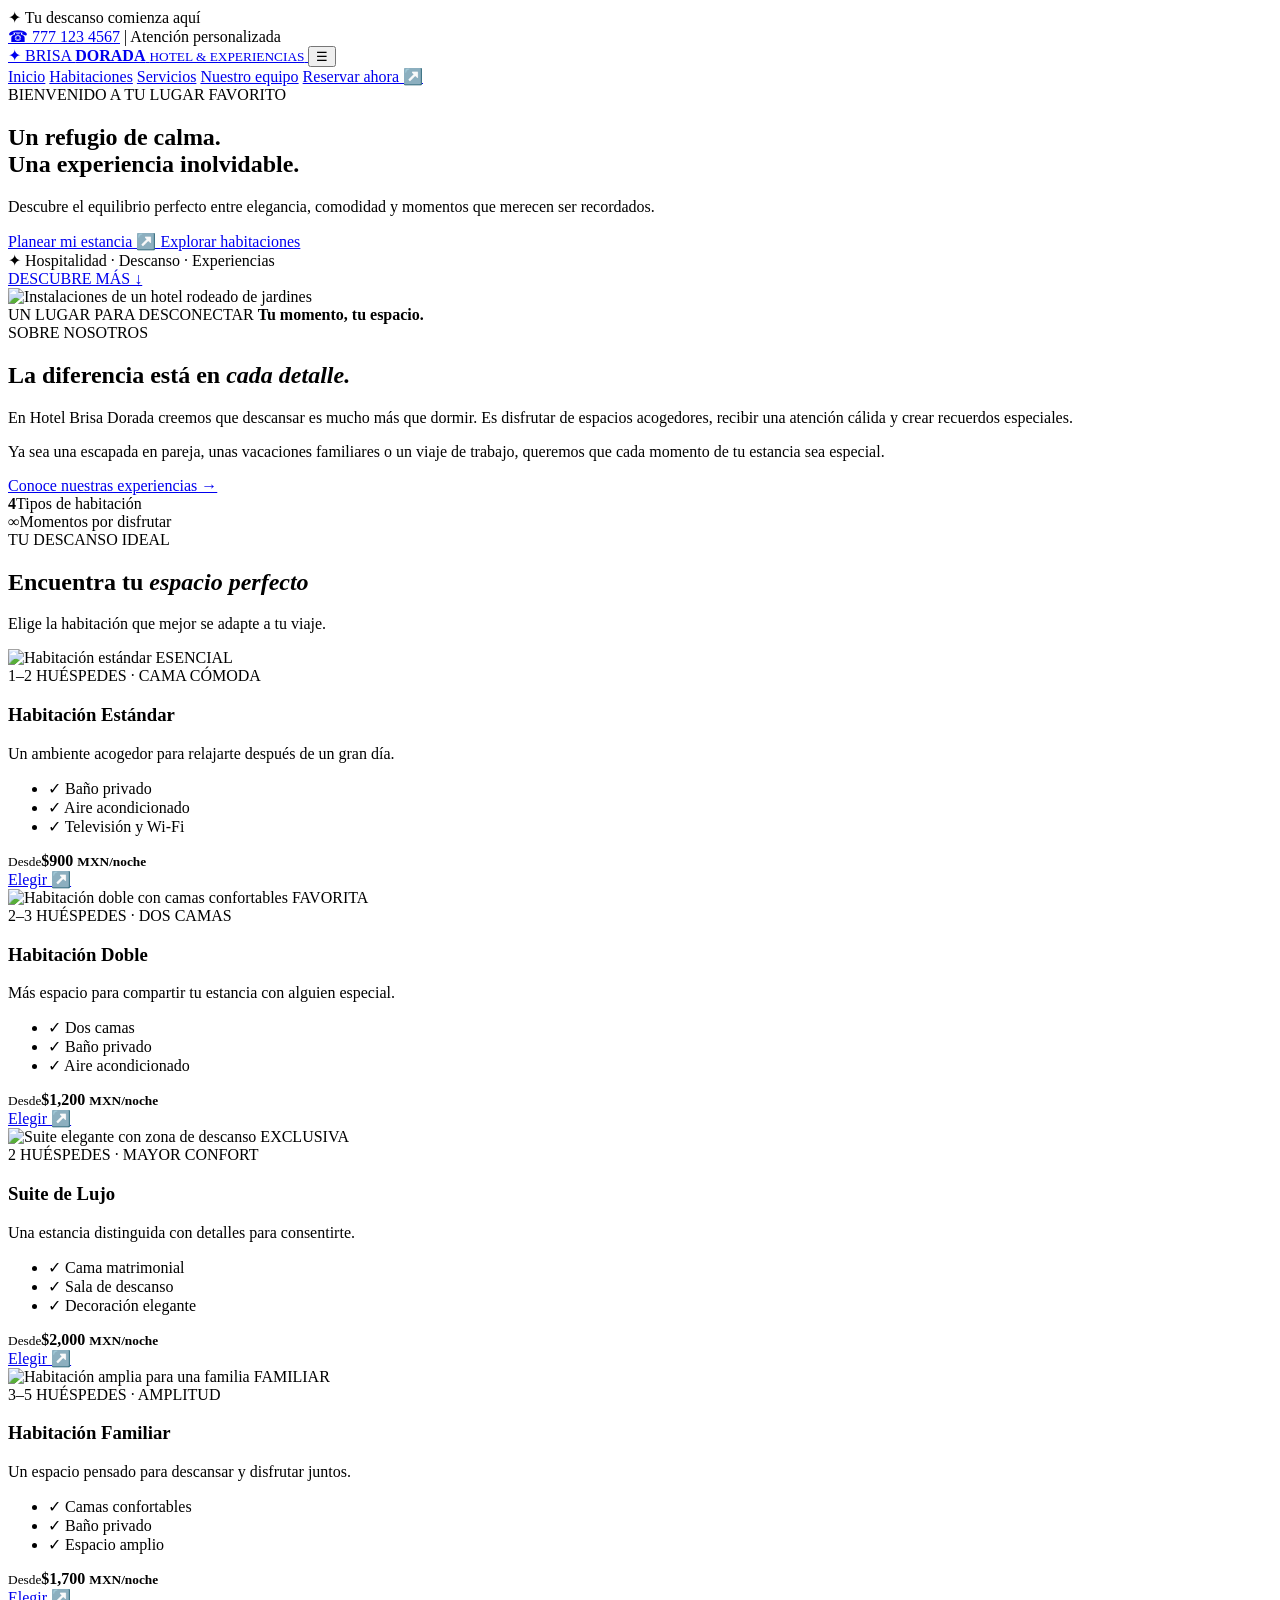
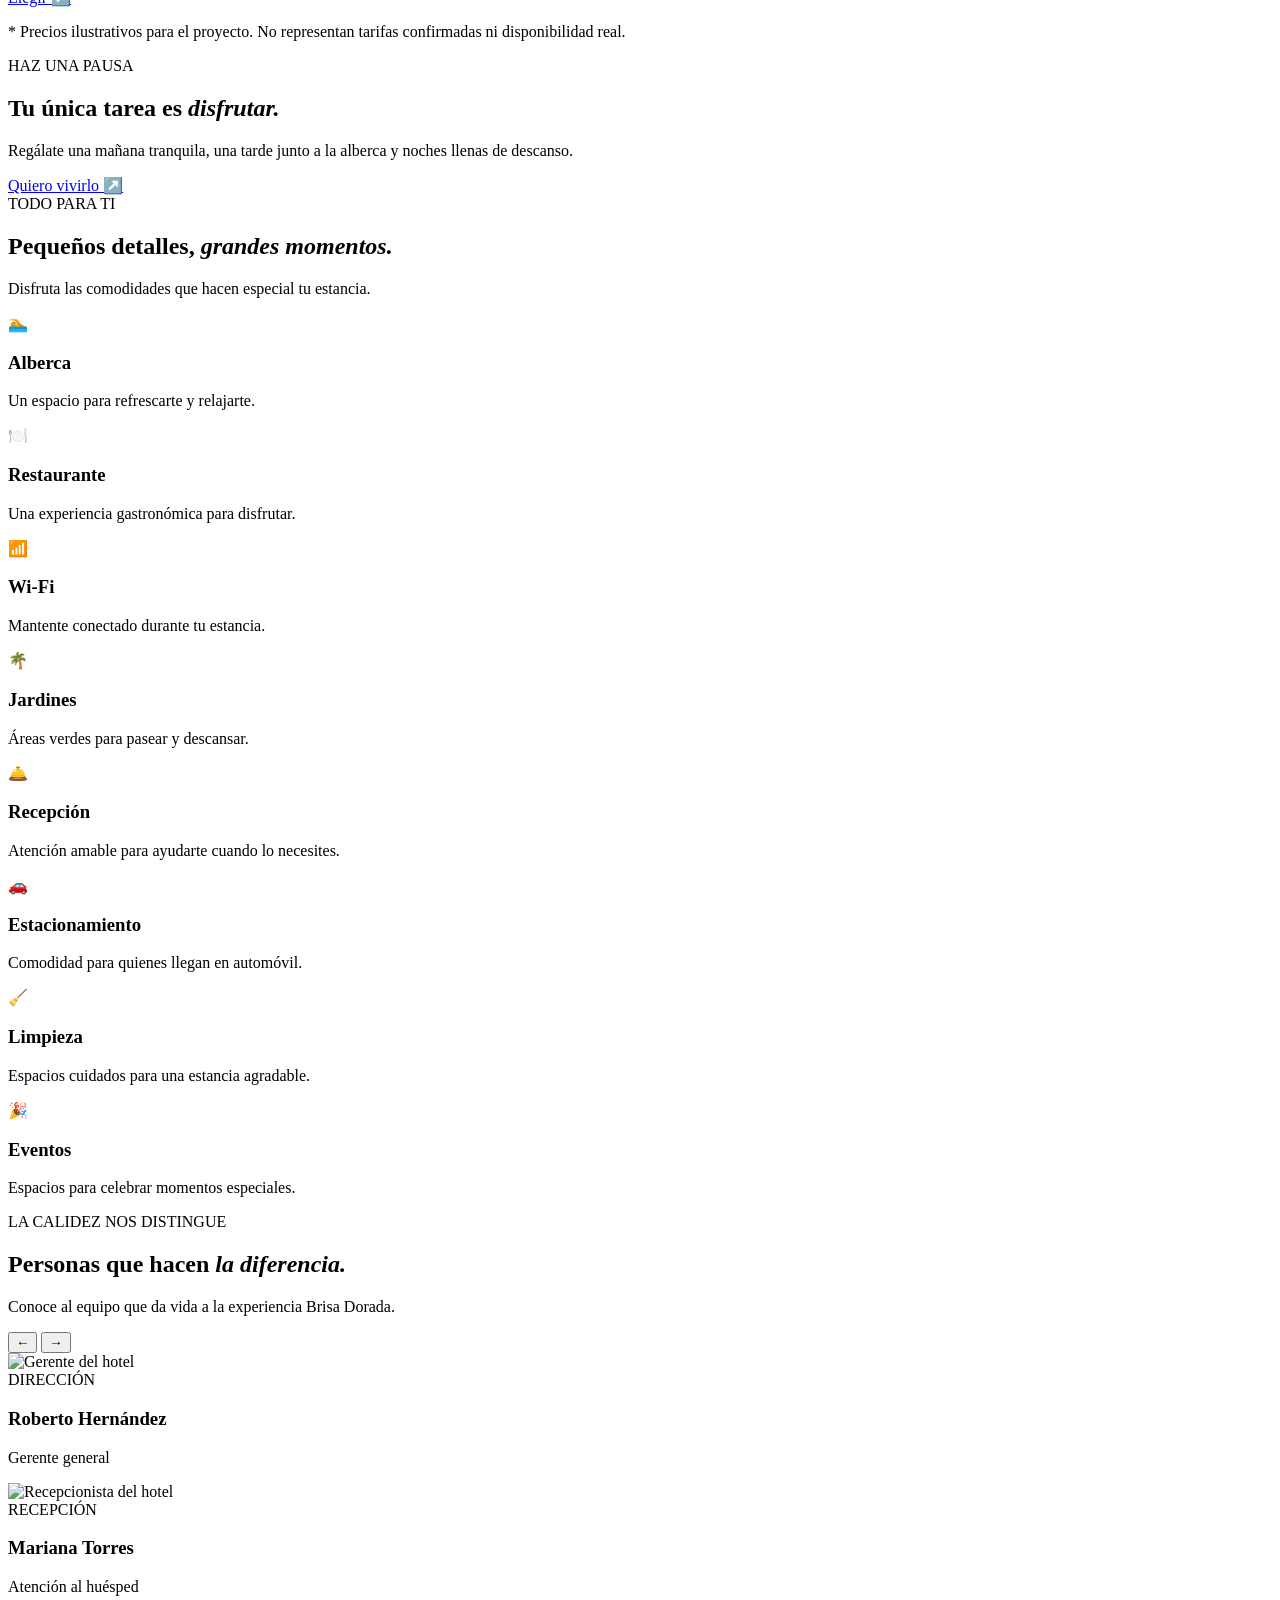
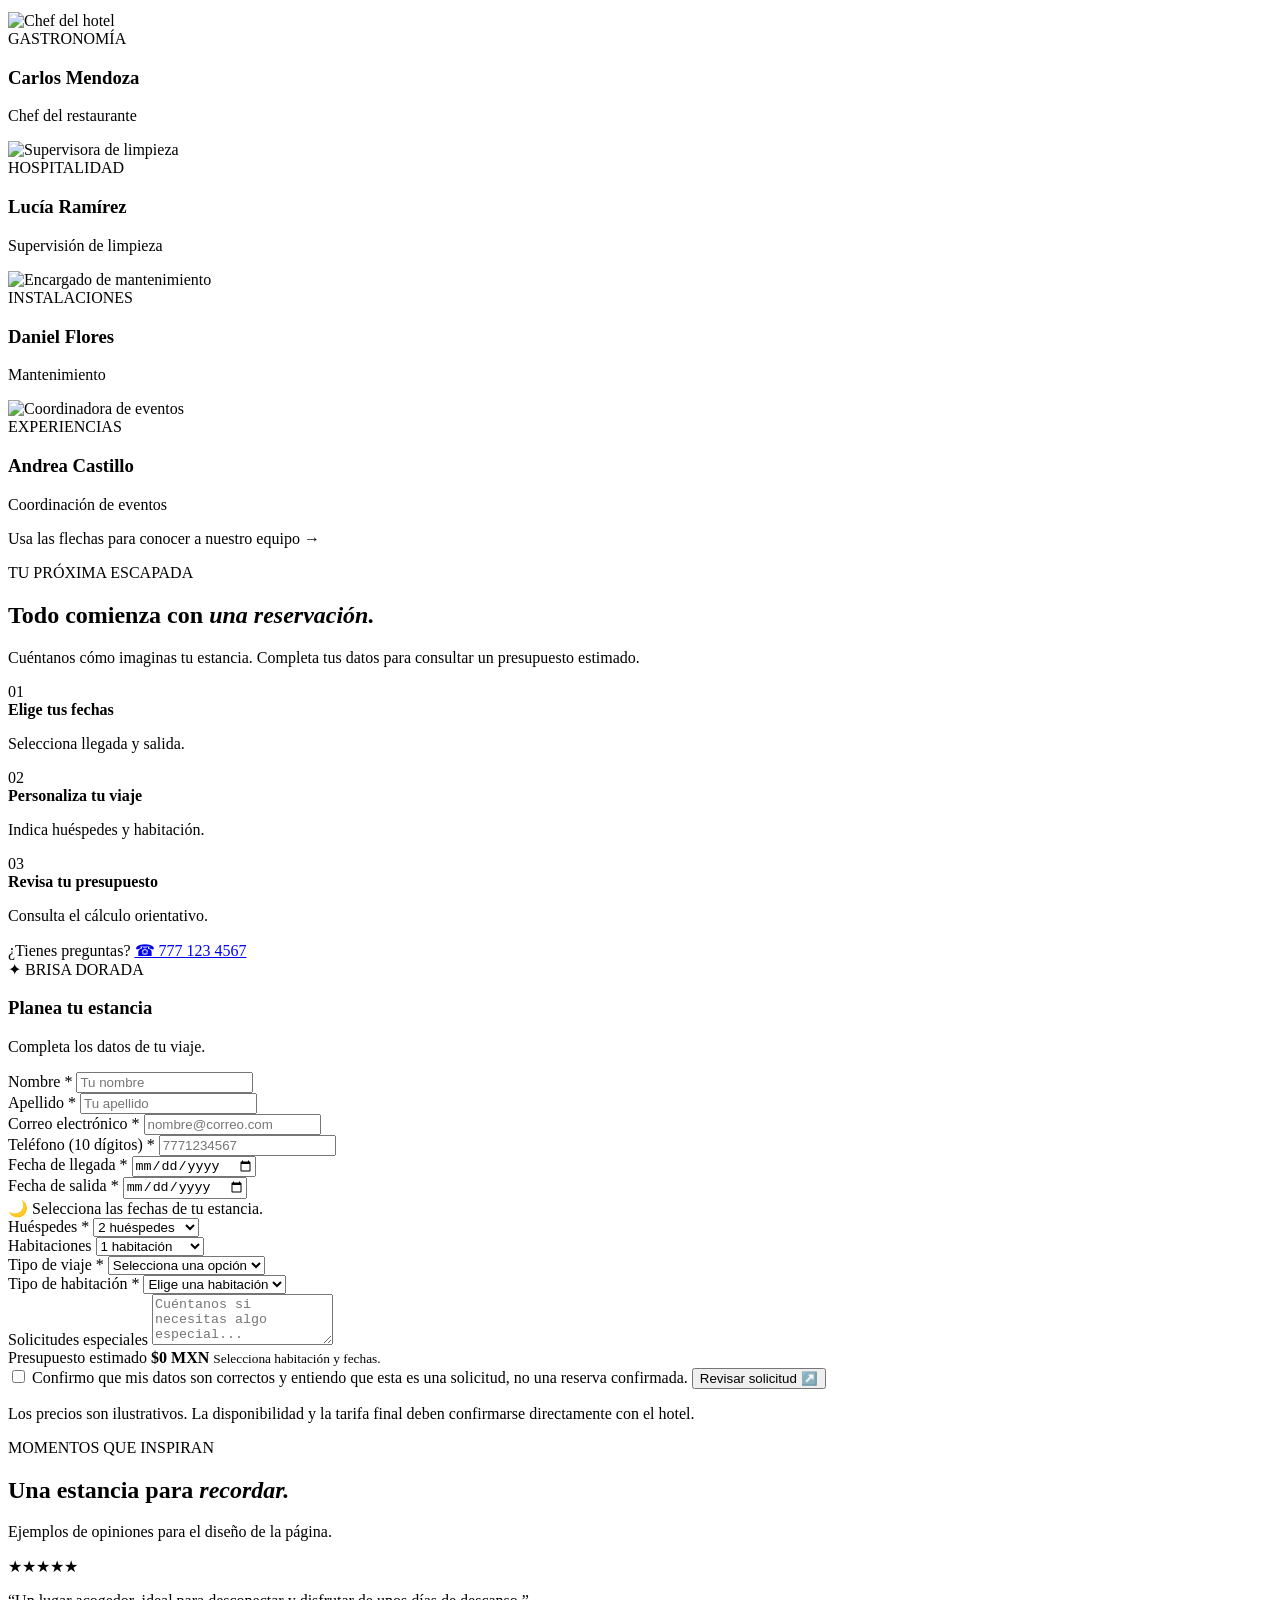
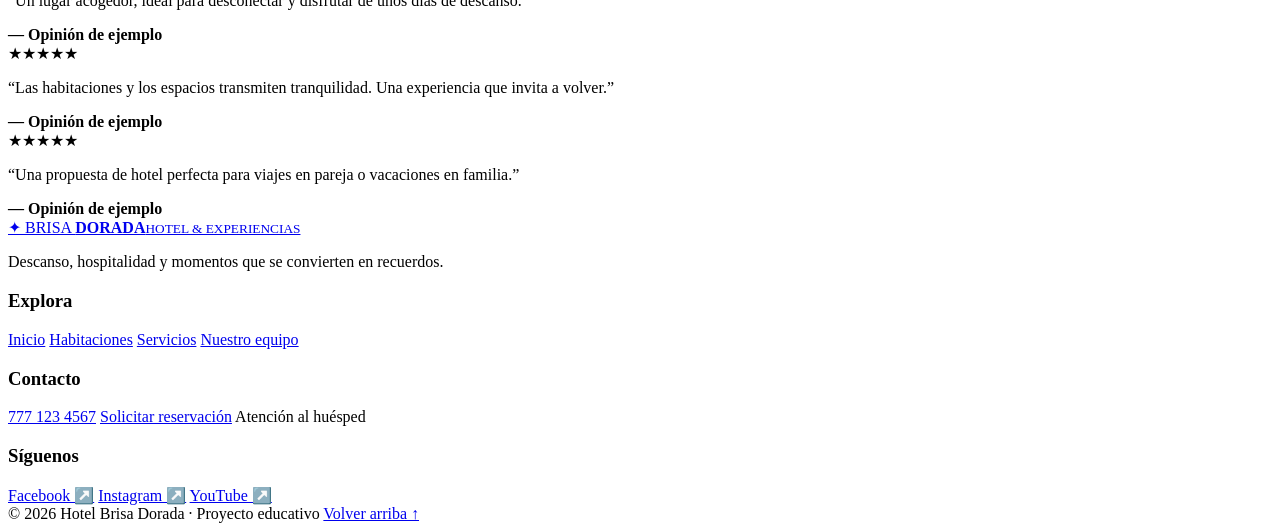
==== index.html @ ad97755d "mi primer sitio" ====
<!--
  ======================================================================
  INSTITUCIÓN: CBTis 166 Pablo Torres Burgos
  ----------------------------------------------------------------------
  * Estudiante: Maldonado Sanchez Aivlis Luciana Nahomi
  * Grupo: 3B PRO VESP  
  * Actividad: Portal Institucional (Con barra superior, collage y formulario)
  ====================================================================== -->
<!DOCTYPE html>
<html lang="es">
<head>
    <meta charset="UTF-8">
    <meta name="viewport" content="width=device-width, initial-scale=1.0">
    <meta name="theme-color" content="#102d3a">
    <meta name="description" content="Descubre Hotel Brisa Dorada, un espacio de descanso, comodidad y elegancia.">
    <title>Hotel Brisa Dorada | Descansa diferente</title>
    <link rel="stylesheet" href="styles.css">
</head>
<body>

    <!-- BARRA SUPERIOR -->
    <div class="top-bar">
        <div class="container top-content">
            <span>✦ Tu descanso comienza aquí</span>
            <div>
                <a href="tel:7771234567">☎ 777 123 4567</a>
                <span> | Atención personalizada</span>
            </div>
        </div>
    </div>

    <!-- NAVEGACIÓN CON MENÚ DE HAMBURGUESA -->
    <header class="site-header">
        <div class="container nav-container">
            <a class="brand" href="#inicio">
                <span class="brand-icon">✦</span>
                <span>BRISA <strong>DORADA</strong>
                    <small>HOTEL & EXPERIENCIAS</small>
                </span>
            </a>

            <!-- BOTÓN MENÚ HAMBURGUESA -->
            <button class="menu-toggle" id="menu-toggle" aria-label="Abrir menú de navegación" aria-controls="nav-links" aria-expanded="false">
                <span class="hamburger-icon">☰</span>
            </button>

            <!-- ENLACES DE NAVEGACIÓN -->
            <nav class="nav-links" id="nav-links">
                <a href="#inicio">Inicio</a>
                <a href="#habitaciones">Habitaciones</a>
                <a href="#servicios">Servicios</a>
                <a href="#personal">Nuestro equipo</a>
                <a href="#reservaciones" class="nav-cta">Reservar ahora ↗️</a>
            </nav>
        </div>
    </header>

    <main>
        <!-- PORTADA -->
        <section class="hero" id="inicio">
            <div class="hero-overlay"></div>
            <div class="container hero-content">
                <span class="eyebrow">BIENVENIDO A TU LUGAR FAVORITO</span>
                <h1>Un refugio de calma.<br>
                    <span>Una experiencia inolvidable.</span>
                </h1>
                <p>
                    Descubre el equilibrio perfecto entre elegancia,
                    comodidad y momentos que merecen ser recordados.
                </p>
                <div class="hero-actions">
                    <a href="#reservaciones" class="btn btn-gold">
                        Planear mi estancia ↗️
                    </a>
                    <a href="#habitaciones" class="btn btn-outline">
                        Explorar habitaciones
                    </a>
                </div>
                <div class="hero-note">
                    ✦ Hospitalidad · Descanso · Experiencias
                </div>
            </div>
            <a href="#habitaciones" class="scroll-cue">DESCUBRE MÁS ↓</a>
        </section>

        <!-- PRESENTACIÓN -->
        <section class="welcome section-padding">
            <div class="container welcome-grid">
                <div class="welcome-image">
                    <img
                        src="https://images.unsplash.com/photo-1571896349842-33c89424de2d?auto=format&fit=crop&w=1000&q=85"
                        alt="Instalaciones de un hotel rodeado de jardines">
                    <div class="image-label">
                        <span>UN LUGAR PARA DESCONECTAR</span>
                        <strong>Tu momento, tu espacio.</strong>
                    </div>
                </div>
                <div class="welcome-text">
                    <span class="eyebrow dark-eyebrow">SOBRE NOSOTROS</span>
                    <h2>La diferencia está en <em>cada detalle.</em></h2>
                    <p>
                        En Hotel Brisa Dorada creemos que descansar es
                        mucho más que dormir. Es disfrutar de espacios
                        acogedores, recibir una atención cálida y crear
                        recuerdos especiales.
                    </p>
                    <p>
                        Ya sea una escapada en pareja, unas vacaciones
                        familiares o un viaje de trabajo, queremos que
                        cada momento de tu estancia sea especial.
                    </p>
                    <a href="#servicios" class="text-link">
                        Conoce nuestras experiencias →
                    </a>
                    <div class="welcome-stats">
                        <div><strong>4</strong><span>Tipos de habitación</span></div>
                        <div><strong>∞</strong><span>Momentos por disfrutar</span></div>
                    </div>
                </div>
            </div>
        </section>

        <!-- HABITACIONES -->
        <section class="rooms section-padding" id="habitaciones">
            <div class="container">
                <div class="section-heading">
                    <span class="eyebrow dark-eyebrow">TU DESCANSO IDEAL</span>
                    <h2>Encuentra tu <em>espacio perfecto</em></h2>
                    <p>Elige la habitación que mejor se adapte a tu viaje.</p>
                </div>

                <div class="rooms-grid">
                    <article class="room-card">
                        <div class="room-image">
                            <img src="https://images.unsplash.com/photo-1611892440504-42a792e24d32?auto=format&fit=crop&w=700&q=85"
                                 alt="Habitación estándar">
                            <span class="room-tag">ESENCIAL</span>
                        </div>
                        <div class="room-content">
                            <div class="room-meta">1–2 HUÉSPEDES · CAMA CÓMODA</div>
                            <h3>Habitación Estándar</h3>
                            <p>Un ambiente acogedor para relajarte después de un gran día.</p>
                            <ul>
                                <li>✓ Baño privado</li>
                                <li>✓ Aire acondicionado</li>
                                <li>✓ Televisión y Wi-Fi</li>
                            </ul>
                            <div class="room-bottom">
                                <div><small>Desde</small><strong>$900 <small>MXN/noche</small></strong></div>
                                <a href="#reservaciones" class="room-link"
                                   data-room="estandar">Elegir ↗️</a>
                            </div>
                        </div>
                    </article>

                    <article class="room-card">
                        <div class="room-image">
                            <img src="https://images.unsplash.com/photo-1590490360182-c33d57733427?auto=format&fit=crop&w=700&q=85"
                                 alt="Habitación doble con camas confortables">
                            <span class="room-tag">FAVORITA</span>
                        </div>
                        <div class="room-content">
                            <div class="room-meta">2–3 HUÉSPEDES · DOS CAMAS</div>
                            <h3>Habitación Doble</h3>
                            <p>Más espacio para compartir tu estancia con alguien especial.</p>
                            <ul>
                                <li>✓ Dos camas</li>
                                <li>✓ Baño privado</li>
                                <li>✓ Aire acondicionado</li>
                            </ul>
                            <div class="room-bottom">
                                <div><small>Desde</small><strong>$1,200 <small>MXN/noche</small></strong></div>
                                <a href="#reservaciones" class="room-link"
                                   data-room="doble">Elegir ↗️</a>
                            </div>
                        </div>
                    </article>

                    <article class="room-card">
                        <div class="room-image">
                            <img src="https://images.unsplash.com/photo-1578683010236-d716f9a3f461?auto=format&fit=crop&w=700&q=85"
                                 alt="Suite elegante con zona de descanso">
                            <span class="room-tag">EXCLUSIVA</span>
                        </div>
                        <div class="room-content">
                            <div class="room-meta">2 HUÉSPEDES · MAYOR CONFORT</div>
                            <h3>Suite de Lujo</h3>
                            <p>Una estancia distinguida con detalles para consentirte.</p>
                            <ul>
                                <li>✓ Cama matrimonial</li>
                                <li>✓ Sala de descanso</li>
                                <li>✓ Decoración elegante</li>
                            </ul>
                            <div class="room-bottom">
                                <div><small>Desde</small><strong>$2,000 <small>MXN/noche</small></strong></div>
                                <a href="#reservaciones" class="room-link"
                                   data-room="suite">Elegir ↗️</a>
                            </div>
                        </div>
                    </article>

                    <article class="room-card">
                        <div class="room-image">
                            <img src="https://images.unsplash.com/photo-1595576508898-0ad5c879a061?auto=format&fit=crop&w=700&q=85"
                                 alt="Habitación amplia para una familia">
                            <span class="room-tag">FAMILIAR</span>
                        </div>
                        <div class="room-content">
                            <div class="room-meta">3–5 HUÉSPEDES · AMPLITUD</div>
                            <h3>Habitación Familiar</h3>
                            <p>Un espacio pensado para descansar y disfrutar juntos.</p>
                            <ul>
                                <li>✓ Camas confortables</li>
                                <li>✓ Baño privado</li>
                                <li>✓ Espacio amplio</li>
                            </ul>
                            <div class="room-bottom">
                                <div><small>Desde</small><strong>$1,700 <small>MXN/noche</small></strong></div>
                                <a href="#reservaciones" class="room-link"
                                   data-room="familiar">Elegir ↗️</a>
                            </div>
                        </div>
                    </article>
                </div>
                <p class="price-disclaimer">
                    * Precios ilustrativos para el proyecto. No representan
                    tarifas confirmadas ni disponibilidad real.
                </p>
            </div>
        </section>

        <!-- EXPERIENCIA DESTACADA -->
        <section class="experience">
            <div class="experience-image"></div>
            <div class="experience-content">
                <span class="eyebrow">HAZ UNA PAUSA</span>
                <h2>Tu única tarea es <em>disfrutar.</em></h2>
                <p>
                    Regálate una mañana tranquila, una tarde junto a la
                    alberca y noches llenas de descanso.
                </p>
                <a href="#reservaciones" class="btn btn-gold">
                    Quiero vivirlo ↗️
                </a>
            </div>
        </section>

        <!-- SERVICIOS -->
        <section class="services section-padding" id="servicios">
            <div class="container">
                <div class="section-heading">
                    <span class="eyebrow dark-eyebrow">TODO PARA TI</span>
                    <h2>Pequeños detalles, <em>grandes momentos.</em></h2>
                    <p>Disfruta las comodidades que hacen especial tu estancia.</p>
                </div>

                <div class="services-grid">
                    <article class="service-card">
                        <span>🏊</span><h3>Alberca</h3>
                        <p>Un espacio para refrescarte y relajarte.</p>
                    </article>
                    <article class="service-card">
                        <span>🍽️</span><h3>Restaurante</h3>
                        <p>Una experiencia gastronómica para disfrutar.</p>
                    </article>
                    <article class="service-card">
                        <span>📶</span><h3>Wi-Fi</h3>
                        <p>Mantente conectado durante tu estancia.</p>
                    </article>
                    <article class="service-card">
                        <span>🌴</span><h3>Jardines</h3>
                        <p>Áreas verdes para pasear y descansar.</p>
                    </article>
                    <article class="service-card">
                        <span>🛎️</span><h3>Recepción</h3>
                        <p>Atención amable para ayudarte cuando lo necesites.</p>
                    </article>
                    <article class="service-card">
                        <span>🚗</span><h3>Estacionamiento</h3>
                        <p>Comodidad para quienes llegan en automóvil.</p>
                    </article>
                    <article class="service-card">
                        <span>🧹</span><h3>Limpieza</h3>
                        <p>Espacios cuidados para una estancia agradable.</p>
                    </article>
                    <article class="service-card">
                        <span>🎉</span><h3>Eventos</h3>
                        <p>Espacios para celebrar momentos especiales.</p>
                    </article>
                </div>
            </div>
        </section>

        <!-- PERSONAL -->
        <section class="team section-padding" id="personal">
            <div class="container">
                <div class="team-heading">
                    <div>
                        <span class="eyebrow">LA CALIDEZ NOS DISTINGUE</span>
                        <h2>Personas que hacen <em>la diferencia.</em></h2>
                        <p>Conoce al equipo que da vida a la experiencia Brisa Dorada.</p>
                    </div>
                    <div class="team-controls">
                        <button type="button" id="btn-prev" aria-label="Personal anterior">←</button>
                        <button type="button" id="btn-next" aria-label="Siguiente personal">→</button>
                    </div>
                </div>

                <div class="team-track" id="teachers-track">
                    <article class="team-card">
                        <img src="https://images.unsplash.com/photo-1500648767791-00dcc994a43e?auto=format&fit=crop&w=500&q=80" alt="Gerente del hotel">
                        <div><span>DIRECCIÓN</span><h3>Roberto Hernández</h3><p>Gerente general</p></div>
                    </article>
                    <article class="team-card">
                        <img src="https://images.unsplash.com/photo-1580489944761-15a19d654956?auto=format&fit=crop&w=500&q=80" alt="Recepcionista del hotel">
                        <div><span>RECEPCIÓN</span><h3>Mariana Torres</h3><p>Atención al huésped</p></div>
                    </article>
                    <article class="team-card">
                        <img src="https://images.unsplash.com/photo-1577219491135-ce391730fb2c?auto=format&fit=crop&w=500&q=80" alt="Chef del hotel">
                        <div><span>GASTRONOMÍA</span><h3>Carlos Mendoza</h3><p>Chef del restaurante</p></div>
                    </article>
                    <article class="team-card">
                        <img src="https://images.unsplash.com/photo-1581578731548-c64695cc6952?auto=format&fit=crop&w=500&q=80" alt="Supervisora de limpieza">
                        <div><span>HOSPITALIDAD</span><h3>Lucía Ramírez</h3><p>Supervisión de limpieza</p></div>
                    </article>
                    <article class="team-card">
                        <img src="https://images.unsplash.com/photo-1506794778202-cad84cf45f1d?auto=format&fit=crop&w=500&q=80" alt="Encargado de mantenimiento">
                        <div><span>INSTALACIONES</span><h3>Daniel Flores</h3><p>Mantenimiento</p></div>
                    </article>
                    <article class="team-card">
                        <img src="https://images.unsplash.com/photo-1551836022-d5d88e9218df?auto=format&fit=crop&w=500&q=80" alt="Coordinadora de eventos">
                        <div><span>EXPERIENCIAS</span><h3>Andrea Castillo</h3><p>Coordinación de eventos</p></div>
                    </article>
                </div>
                <p class="team-hint">Usa las flechas para conocer a nuestro equipo →</p>
            </div>
        </section>

        <!-- RESERVACIONES -->
        <section class="booking section-padding" id="reservaciones">
            <div class="container booking-grid">
                <div class="booking-info">
                    <span class="eyebrow">TU PRÓXIMA ESCAPADA</span>
                    <h2>Todo comienza con <em>una reservación.</em></h2>
                    <p>
                        Cuéntanos cómo imaginas tu estancia. Completa tus datos
                        para consultar un presupuesto estimado.
                    </p>
                    <div class="booking-perk"><span>01</span><div><strong>Elige tus fechas</strong><p>Selecciona llegada y salida.</p></div></div>
                    <div class="booking-perk"><span>02</span><div><strong>Personaliza tu viaje</strong><p>Indica huéspedes y habitación.</p></div></div>
                    <div class="booking-perk"><span>03</span><div><strong>Revisa tu presupuesto</strong><p>Consulta el cálculo orientativo.</p></div></div>
                    <div class="booking-contact">
                        <span>¿Tienes preguntas?</span>
                        <a href="tel:7771234567">☎ 777 123 4567</a>
                    </div>
                </div>

                <div class="booking-form-card">
                    <div class="form-heading">
                        <span>✦ BRISA DORADA</span>
                        <h3>Planea tu estancia</h3>
                        <p>Completa los datos de tu viaje.</p>
                    </div>

                    <form id="form-hero-informes">
                        <div class="form-row">
                            <div class="field">
                                <label for="info_nombre">Nombre *</label>
                                <input type="text" id="info_nombre" name="nombre" placeholder="Tu nombre" autocomplete="given-name" required>
                            </div>
                            <div class="field">
                                <label for="info_apellido">Apellido *</label>
                                <input type="text" id="info_apellido" name="apellido" placeholder="Tu apellido" autocomplete="family-name" required>
                            </div>
                        </div>

                        <div class="field">
                            <label for="info_email">Correo electrónico *</label>
                            <input type="email" id="info_email" name="email" placeholder="nombre@correo.com" autocomplete="email" required>
                        </div>

                        <div class="field">
                            <label for="info_telefono">Teléfono (10 dígitos) *</label>
                            <input type="tel" id="info_telefono" name="telefono" placeholder="7771234567" pattern="[0-9]{10}" maxlength="10" inputmode="numeric" autocomplete="tel" required>
                        </div>

                        <div class="form-row">
                            <div class="field">
                                <label for="info_fecha">Fecha de llegada *</label>
                                <input type="date" id="info_fecha" name="fecha_llegada" required>
                            </div>
                            <div class="field">
                                <label for="info_salida">Fecha de salida *</label>
                                <input type="date" id="info_salida" name="fecha_salida" required>
                            </div>
                        </div>

                        <div class="stay-summary" id="noches-info" aria-live="polite">
                            🌙 Selecciona las fechas de tu estancia.
                        </div>

                        <div class="form-row">
                            <div class="field">
                                <label for="info_personas">Huéspedes *</label>
                                <select id="info_personas" name="personas" required>
                                    <option value="1">1 huésped</option>
                                    <option value="2" selected>2 huéspedes</option>
                                    <option value="3">3 huéspedes</option>
                                    <option value="4">4 huéspedes</option>
                                    <option value="5">5 huéspedes</option>
                                    <option value="6">6 huéspedes</option>
                                    <option value="7">7 huéspedes</option>
                                    <option value="8">8 huéspedes</option>
                                    <option value="9">9 huéspedes</option>
                                    <option value="10">10 huéspedes</option>
                                </select>
                            </div>
                            <div class="field">
                                <label for="info_habitaciones">Habitaciones</label>
                                <select id="info_habitaciones" name="numero_habitaciones">
                                    <option value="1">1 habitación</option>
                                    <option value="2">2 habitaciones</option>
                                    <option value="3">3 habitaciones</option>
                                </select>
                            </div>
                        </div>

                        <div class="field">
                            <label for="info_nivel">Tipo de viaje *</label>
                            <select id="info_nivel" name="tipo_huesped" required>
                                <option value="" disabled selected>Selecciona una opción</option>
                                <option value="individual">Individual</option>
                                <option value="pareja">En pareja</option>
                                <option value="familia">Familiar</option>
                                <option value="amigos">Con amigos</option>
                                <option value="negocios">De negocios</option>
                            </select>
                        </div>

                        <div class="field">
                            <label for="info_carrera">Tipo de habitación *</label>
                            <select id="info_carrera" name="habitacion" required>
                                <option value="" disabled selected>Elige una habitación</option>
                                <option value="estandar">Habitación Estándar</option>
                                <option value="doble">Habitación Doble</option>
                                <option value="suite">Suite de Lujo</option>
                                <option value="familiar">Habitación Familiar</option>
                            </select>
                        </div>

                        <div class="field">
                            <label for="info_comentarios">Solicitudes especiales</label>
                            <textarea id="info_comentarios" name="comentarios" rows="3" maxlength="500" placeholder="Cuéntanos si necesitas algo especial..."></textarea>
                        </div>

                        <div class="price-estimate">
                            <span>Presupuesto estimado</span>
                            <strong id="precio-total">$0 MXN</strong>
                            <small id="precio-detalle">Selecciona habitación y fechas.</small>
                        </div>

                        <label class="consent">
                            <input type="checkbox" id="info_acepto" required>
                            <span>Confirmo que mis datos son correctos y entiendo que esta es una solicitud, no una reserva confirmada.</span>
                        </label>

                        <button type="submit" class="btn btn-gold btn-submit">
                            Revisar solicitud ↗️
                        </button>

                        <div id="resumen-reserva" class="reservation-result" hidden aria-live="polite"></div>
                        <p class="form-footnote">Los precios son ilustrativos. La disponibilidad y la tarifa final deben confirmarse directamente con el hotel.</p>
                    </form>
                </div>
            </div>
        </section>

        <!-- OPINIONES DEMOSTRATIVAS -->
        <section class="reviews section-padding">
            <div class="container">
                <div class="section-heading">
                    <span class="eyebrow dark-eyebrow">MOMENTOS QUE INSPIRAN</span>
                    <h2>Una estancia para <em>recordar.</em></h2>
                    <p>Ejemplos de opiniones para el diseño de la página.</p>
                </div>
                <div class="reviews-grid">
                    <article class="review-card">
                        <div class="stars">★★★★★</div>
                        <p>“Un lugar acogedor, ideal para desconectar y disfrutar de unos días de descanso.”</p>
                        <strong>— Opinión de ejemplo</strong>
                    </article>
                    <article class="review-card">
                        <div class="stars">★★★★★</div>
                        <p>“Las habitaciones y los espacios transmiten tranquilidad. Una experiencia que invita a volver.”</p>
                        <strong>— Opinión de ejemplo</strong>
                    </article>
                    <article class="review-card">
                        <div class="stars">★★★★★</div>
                        <p>“Una propuesta de hotel perfecta para viajes en pareja o vacaciones en familia.”</p>
                        <strong>— Opinión de ejemplo</strong>
                    </article>
                </div>
            </div>
        </section>
    </main>

    <!-- PIE DE PÁGINA -->
    <footer class="site-footer">
        <div class="container footer-main">
            <div class="footer-brand">
                <a class="brand footer-logo" href="#inicio">
                    <span class="brand-icon">✦</span>
                    <span>BRISA <strong>DORADA</strong><small>HOTEL & EXPERIENCIAS</small></span>
                </a>
                <p>Descanso, hospitalidad y momentos que se convierten en recuerdos.</p>
            </div>
            <div class="footer-column">
                <h3>Explora</h3>
                <a href="#inicio">Inicio</a>
                <a href="#habitaciones">Habitaciones</a>
                <a href="#servicios">Servicios</a>
                <a href="#personal">Nuestro equipo</a>
            </div>
            <div class="footer-column">
                <h3>Contacto</h3>
                <a href="tel:7771234567">777 123 4567</a>
                <a href="#reservaciones">Solicitar reservación</a>
                <span>Atención al huésped</span>
            </div>
            <div class="footer-column">
                <h3>Síguenos</h3>
                <a href="https://facebook.com" target="_blank" rel="noopener noreferrer">Facebook ↗️</a>
                <a href="https://instagram.com" target="_blank" rel="noopener noreferrer">Instagram ↗️</a>
                <a href="https://youtube.com" target="_blank" rel="noopener noreferrer">YouTube ↗️</a>
            </div>
        </div>
        <div class="footer-bottom">
            <div class="container footer-bottom-content">
                <span>©️ 2026 Hotel Brisa Dorada · Proyecto educativo</span>
                <a href="#inicio">Volver arriba ↑</a>
            </div>
        </div>
    </footer>

    <script src="script.js"></script>
</body>
</html>
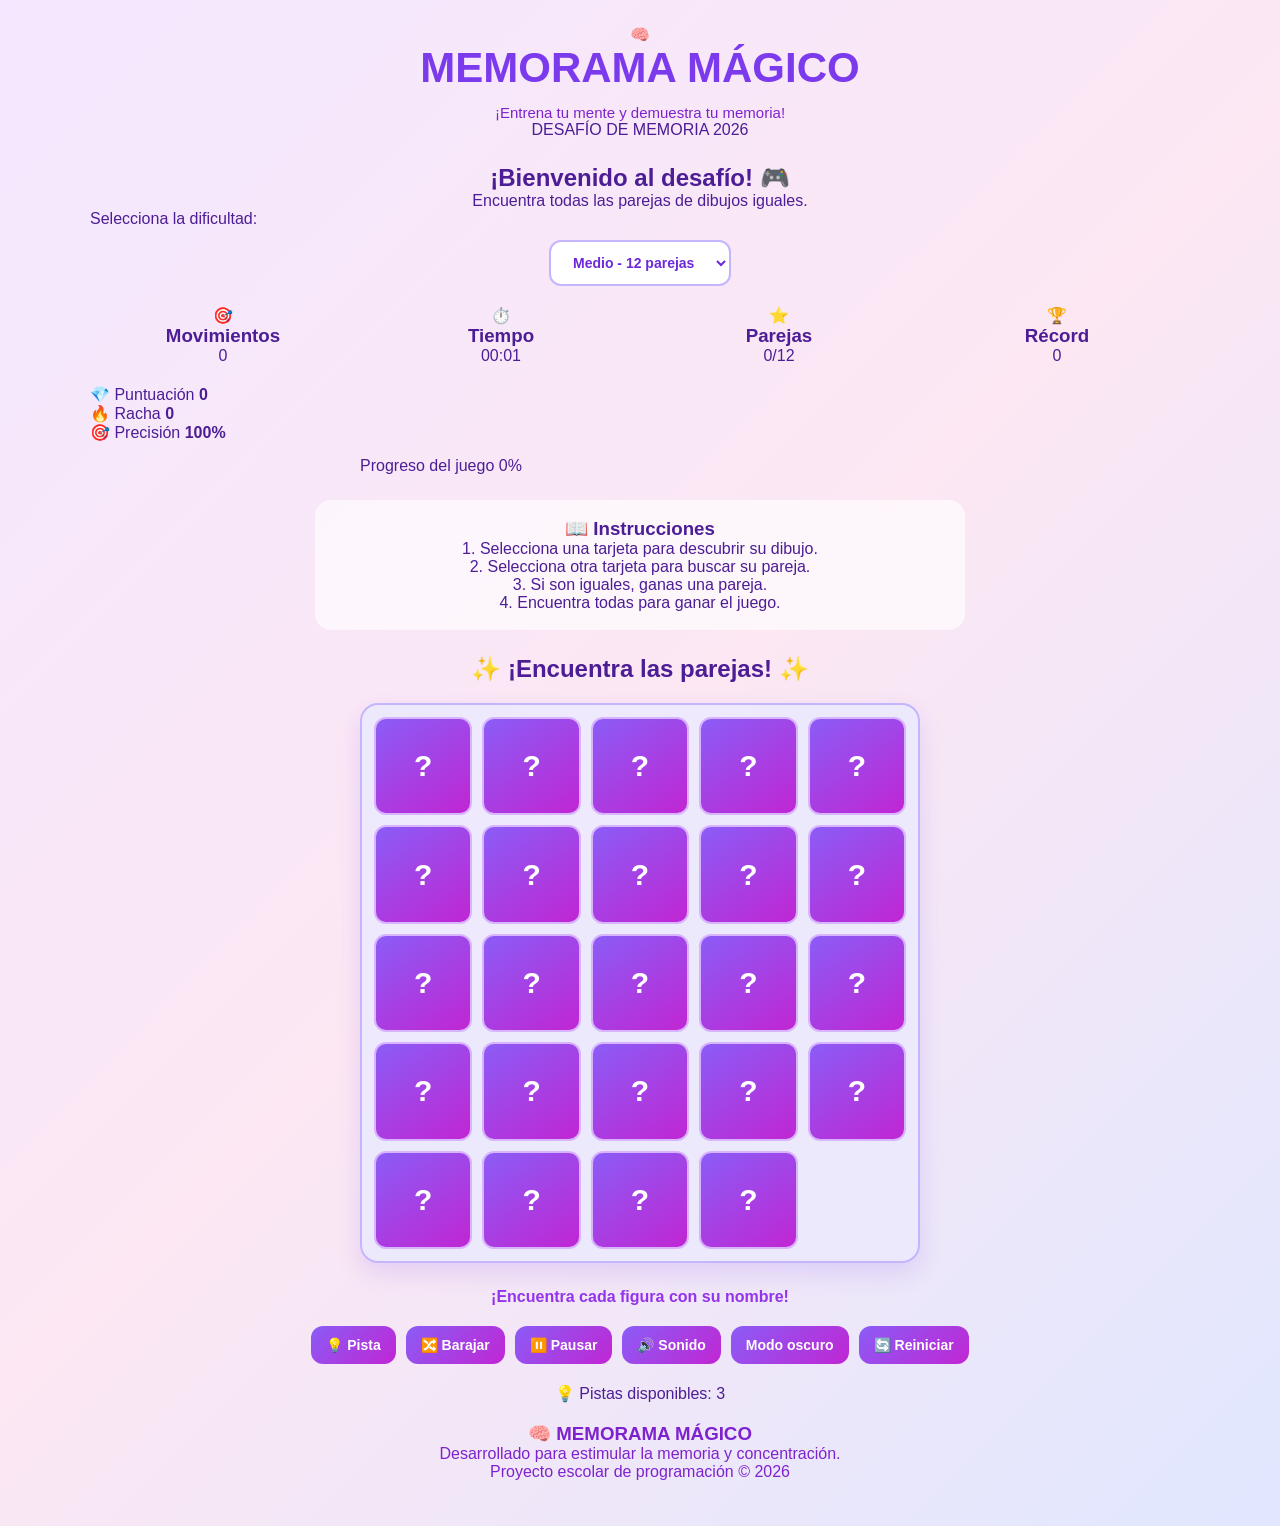
==== commit 38c047d0: "Add files via upload" ====
--- a/index.html
+++ b/index.html
@@ -1,547 +1,187 @@
-<!--
-  ======================================================================
-  INSTITUCIÓN: CBTis 166 Pablo Torres Burgos
-  ----------------------------------------------------------------------
-  * Estudiante: Maldonado Sanchez Aivlis Luciana Nahomi
-  * Grupo: 3B PRO VESP  
-  * Actividad: Portal Institucional (Con barra superior, collage y formulario)
-  ====================================================================== -->
 <!DOCTYPE html>
 <html lang="es">
 <head>
     <meta charset="UTF-8">
     <meta name="viewport" content="width=device-width, initial-scale=1.0">
-    <meta name="theme-color" content="#102d3a">
-    <meta name="description" content="Descubre Hotel Brisa Dorada, un espacio de descanso, comodidad y elegancia.">
-    <title>Hotel Brisa Dorada | Descansa diferente</title>
+    <meta name="theme-color" content="#312e81">
+
+    <title>Memorama Mágico | Juego de memoria</title>
+
     <link rel="stylesheet" href="styles.css">
 </head>
+
 <body>
 
-    <!-- BARRA SUPERIOR -->
-    <div class="top-bar">
-        <div class="container top-content">
-            <span>✦ Tu descanso comienza aquí</span>
+    <header class="encabezado">
+        <div class="logo">🧠</div>
+        <h1>MEMORAMA MÁGICO</h1>
+        <p>¡Entrena tu mente y demuestra tu memoria!</p>
+        <div class="etiqueta">DESAFÍO DE MEMORIA 2026</div>
+    </header>
+
+    <main class="contenedor">
+
+        <section class="bienvenida">
+            <h2>¡Bienvenido al desafío! 🎮</h2>
+            <p>Encuentra todas las parejas de dibujos iguales.</p>
+        </section>
+
+        <section class="configuracion">
+
+            <label for="dificultad">Selecciona la dificultad:</label>
+
+            <select id="dificultad">
+                <option value="8">Fácil - 8 parejas</option>
+                <option value="12" selected>Medio - 12 parejas</option>
+                <option value="18">Difícil - 18 parejas</option>
+            </select>
+
+        </section>
+
+        <section class="estadisticas">
+
+            <div class="dato">
+                <span>🎯</span>
+                <h3>Movimientos</h3>
+                <p id="movimientos">0</p>
+            </div>
+
+            <div class="dato">
+                <span>⏱️</span>
+                <h3>Tiempo</h3>
+                <p id="tiempo">00:00</p>
+            </div>
+
+            <div class="dato">
+                <span>⭐</span>
+                <h3>Parejas</h3>
+                <p id="parejas">0 / 12</p>
+            </div>
+
+            <div class="dato">
+                <span>🏆</span>
+                <h3>Récord</h3>
+                <p id="record">--:--</p>
+            </div>
+
+        </section>
+
+        <section class="estadistica-extra">
+
             <div>
-                <a href="tel:7771234567">☎ 777 123 4567</a>
-                <span> | Atención personalizada</span>
+                <span>💎 Puntuación</span>
+                <strong id="puntuacion">0</strong>
             </div>
+
+            <div>
+                <span>🔥 Racha</span>
+                <strong id="racha">0</strong>
+            </div>
+
+            <div>
+                <span>🎯 Precisión</span>
+                <strong id="precision">100%</strong>
+            </div>
+
+        </section>
+
+        <section class="progreso-contenedor">
+
+            <div class="progreso-texto">
+                <span>Progreso del juego</span>
+                <span id="porcentaje">0%</span>
+            </div>
+
+            <div class="barra">
+                <div id="barra-progreso"></div>
+            </div>
+
+        </section>
+
+        <section class="instrucciones">
+            <h3>📖 Instrucciones</h3>
+            <p>
+                1. Selecciona una tarjeta para descubrir su dibujo.
+                <br>
+                2. Selecciona otra tarjeta para buscar su pareja.
+                <br>
+                3. Si son iguales, ganas una pareja.
+                <br>
+                4. Encuentra todas para ganar el juego.
+            </p>
+        </section>
+
+        <div class="titulo-tablero">
+            <h2>✨ ¡Encuentra las parejas! ✨</h2>
         </div>
-    </div>
 
-    <!-- NAVEGACIÓN CON MENÚ DE HAMBURGUESA -->
-    <header class="site-header">
-        <div class="container nav-container">
-            <a class="brand" href="#inicio">
-                <span class="brand-icon">✦</span>
-                <span>BRISA <strong>DORADA</strong>
-                    <small>HOTEL & EXPERIENCIAS</small>
-                </span>
-            </a>
+        <div id="tablero" class="tablero"></div>
 
-            <!-- BOTÓN MENÚ HAMBURGUESA -->
-            <button class="menu-toggle" id="menu-toggle" aria-label="Abrir menú de navegación" aria-controls="nav-links" aria-expanded="false">
-                <span class="hamburger-icon">☰</span>
+        <div id="mensaje-turno" class="mensaje-turno">
+            Selecciona tu primera tarjeta.
+        </div>
+
+        <section class="controles">
+
+            <button id="pista" class="btn btn-pista">
+                💡 Pista
             </button>
 
-            <!-- ENLACES DE NAVEGACIÓN -->
-            <nav class="nav-links" id="nav-links">
-                <a href="#inicio">Inicio</a>
-                <a href="#habitaciones">Habitaciones</a>
-                <a href="#servicios">Servicios</a>
-                <a href="#personal">Nuestro equipo</a>
-                <a href="#reservaciones" class="nav-cta">Reservar ahora ↗️</a>
-            </nav>
-        </div>
-    </header>
+            <button id="barajar" class="btn btn-barajar">
+                🔀 Barajar
+            </button>
 
-    <main>
-        <!-- PORTADA -->
-        <section class="hero" id="inicio">
-            <div class="hero-overlay"></div>
-            <div class="container hero-content">
-                <span class="eyebrow">BIENVENIDO A TU LUGAR FAVORITO</span>
-                <h1>Un refugio de calma.<br>
-                    <span>Una experiencia inolvidable.</span>
-                </h1>
-                <p>
-                    Descubre el equilibrio perfecto entre elegancia,
-                    comodidad y momentos que merecen ser recordados.
-                </p>
-                <div class="hero-actions">
-                    <a href="#reservaciones" class="btn btn-gold">
-                        Planear mi estancia ↗️
-                    </a>
-                    <a href="#habitaciones" class="btn btn-outline">
-                        Explorar habitaciones
-                    </a>
-                </div>
-                <div class="hero-note">
-                    ✦ Hospitalidad · Descanso · Experiencias
-                </div>
-            </div>
-            <a href="#habitaciones" class="scroll-cue">DESCUBRE MÁS ↓</a>
+            <button id="pausar" class="btn btn-pausar">
+                ⏸️ Pausar
+            </button>
+
+            <button id="sonido" class="btn btn-sonido">
+                🔊 Sonido
+            </button>
+
+            <button id="tema" class="btn btn-tema">
+                🌙 Modo oscuro
+            </button>
+
+            <button id="reiniciar" class="btn btn-reiniciar">
+                🔄 Reiniciar
+            </button>
+
         </section>
 
-        <!-- PRESENTACIÓN -->
-        <section class="welcome section-padding">
-            <div class="container welcome-grid">
-                <div class="welcome-image">
-                    <img
-                        src="https://images.unsplash.com/photo-1571896349842-33c89424de2d?auto=format&fit=crop&w=1000&q=85"
-                        alt="Instalaciones de un hotel rodeado de jardines">
-                    <div class="image-label">
-                        <span>UN LUGAR PARA DESCONECTAR</span>
-                        <strong>Tu momento, tu espacio.</strong>
-                    </div>
-                </div>
-                <div class="welcome-text">
-                    <span class="eyebrow dark-eyebrow">SOBRE NOSOTROS</span>
-                    <h2>La diferencia está en <em>cada detalle.</em></h2>
-                    <p>
-                        En Hotel Brisa Dorada creemos que descansar es
-                        mucho más que dormir. Es disfrutar de espacios
-                        acogedores, recibir una atención cálida y crear
-                        recuerdos especiales.
-                    </p>
-                    <p>
-                        Ya sea una escapada en pareja, unas vacaciones
-                        familiares o un viaje de trabajo, queremos que
-                        cada momento de tu estancia sea especial.
-                    </p>
-                    <a href="#servicios" class="text-link">
-                        Conoce nuestras experiencias →
-                    </a>
-                    <div class="welcome-stats">
-                        <div><strong>4</strong><span>Tipos de habitación</span></div>
-                        <div><strong>∞</strong><span>Momentos por disfrutar</span></div>
-                    </div>
-                </div>
+        <p id="pistas-restantes">💡 Pistas disponibles: 3 </p>
+        </p>
+
+        <section id="resultado" class="resultado oculto">
+
+            <div class="trofeo">🏆</div>
+
+            <h2>¡FELICIDADES!</h2>
+
+            <p>¡Has completado el memorama!</p>
+
+            <div class="resumen">
+                <p>Movimientos: <strong id="total-movimientos">0</strong></p>
+                <p>Tiempo: <strong id="tiempo-final">00:00</strong></p>
+                <p>Puntuación: <strong id="puntuacion-final">0</strong></p>
+                <p>Precisión: <strong id="precision-final">0%</strong></p>
             </div>
+
+            <button id="jugar-otra-vez" class="btn btn-reiniciar">
+                🎉 Jugar nuevamente
+            </button>
+
         </section>
 
-        <!-- HABITACIONES -->
-        <section class="rooms section-padding" id="habitaciones">
-            <div class="container">
-                <div class="section-heading">
-                    <span class="eyebrow dark-eyebrow">TU DESCANSO IDEAL</span>
-                    <h2>Encuentra tu <em>espacio perfecto</em></h2>
-                    <p>Elige la habitación que mejor se adapte a tu viaje.</p>
-                </div>
-
-                <div class="rooms-grid">
-                    <article class="room-card">
-                        <div class="room-image">
-                            <img src="https://images.unsplash.com/photo-1611892440504-42a792e24d32?auto=format&fit=crop&w=700&q=85"
-                                 alt="Habitación estándar">
-                            <span class="room-tag">ESENCIAL</span>
-                        </div>
-                        <div class="room-content">
-                            <div class="room-meta">1–2 HUÉSPEDES · CAMA CÓMODA</div>
-                            <h3>Habitación Estándar</h3>
-                            <p>Un ambiente acogedor para relajarte después de un gran día.</p>
-                            <ul>
-                                <li>✓ Baño privado</li>
-                                <li>✓ Aire acondicionado</li>
-                                <li>✓ Televisión y Wi-Fi</li>
-                            </ul>
-                            <div class="room-bottom">
-                                <div><small>Desde</small><strong>$900 <small>MXN/noche</small></strong></div>
-                                <a href="#reservaciones" class="room-link"
-                                   data-room="estandar">Elegir ↗️</a>
-                            </div>
-                        </div>
-                    </article>
-
-                    <article class="room-card">
-                        <div class="room-image">
-                            <img src="https://images.unsplash.com/photo-1590490360182-c33d57733427?auto=format&fit=crop&w=700&q=85"
-                                 alt="Habitación doble con camas confortables">
-                            <span class="room-tag">FAVORITA</span>
-                        </div>
-                        <div class="room-content">
-                            <div class="room-meta">2–3 HUÉSPEDES · DOS CAMAS</div>
-                            <h3>Habitación Doble</h3>
-                            <p>Más espacio para compartir tu estancia con alguien especial.</p>
-                            <ul>
-                                <li>✓ Dos camas</li>
-                                <li>✓ Baño privado</li>
-                                <li>✓ Aire acondicionado</li>
-                            </ul>
-                            <div class="room-bottom">
-                                <div><small>Desde</small><strong>$1,200 <small>MXN/noche</small></strong></div>
-                                <a href="#reservaciones" class="room-link"
-                                   data-room="doble">Elegir ↗️</a>
-                            </div>
-                        </div>
-                    </article>
-
-                    <article class="room-card">
-                        <div class="room-image">
-                            <img src="https://images.unsplash.com/photo-1578683010236-d716f9a3f461?auto=format&fit=crop&w=700&q=85"
-                                 alt="Suite elegante con zona de descanso">
-                            <span class="room-tag">EXCLUSIVA</span>
-                        </div>
-                        <div class="room-content">
-                            <div class="room-meta">2 HUÉSPEDES · MAYOR CONFORT</div>
-                            <h3>Suite de Lujo</h3>
-                            <p>Una estancia distinguida con detalles para consentirte.</p>
-                            <ul>
-                                <li>✓ Cama matrimonial</li>
-                                <li>✓ Sala de descanso</li>
-                                <li>✓ Decoración elegante</li>
-                            </ul>
-                            <div class="room-bottom">
-                                <div><small>Desde</small><strong>$2,000 <small>MXN/noche</small></strong></div>
-                                <a href="#reservaciones" class="room-link"
-                                   data-room="suite">Elegir ↗️</a>
-                            </div>
-                        </div>
-                    </article>
-
-                    <article class="room-card">
-                        <div class="room-image">
-                            <img src="https://images.unsplash.com/photo-1595576508898-0ad5c879a061?auto=format&fit=crop&w=700&q=85"
-                                 alt="Habitación amplia para una familia">
-                            <span class="room-tag">FAMILIAR</span>
-                        </div>
-                        <div class="room-content">
-                            <div class="room-meta">3–5 HUÉSPEDES · AMPLITUD</div>
-                            <h3>Habitación Familiar</h3>
-                            <p>Un espacio pensado para descansar y disfrutar juntos.</p>
-                            <ul>
-                                <li>✓ Camas confortables</li>
-                                <li>✓ Baño privado</li>
-                                <li>✓ Espacio amplio</li>
-                            </ul>
-                            <div class="room-bottom">
-                                <div><small>Desde</small><strong>$1,700 <small>MXN/noche</small></strong></div>
-                                <a href="#reservaciones" class="room-link"
-                                   data-room="familiar">Elegir ↗️</a>
-                            </div>
-                        </div>
-                    </article>
-                </div>
-                <p class="price-disclaimer">
-                    * Precios ilustrativos para el proyecto. No representan
-                    tarifas confirmadas ni disponibilidad real.
-                </p>
-            </div>
-        </section>
-
-        <!-- EXPERIENCIA DESTACADA -->
-        <section class="experience">
-            <div class="experience-image"></div>
-            <div class="experience-content">
-                <span class="eyebrow">HAZ UNA PAUSA</span>
-                <h2>Tu única tarea es <em>disfrutar.</em></h2>
-                <p>
-                    Regálate una mañana tranquila, una tarde junto a la
-                    alberca y noches llenas de descanso.
-                </p>
-                <a href="#reservaciones" class="btn btn-gold">
-                    Quiero vivirlo ↗️
-                </a>
-            </div>
-        </section>
-
-        <!-- SERVICIOS -->
-        <section class="services section-padding" id="servicios">
-            <div class="container">
-                <div class="section-heading">
-                    <span class="eyebrow dark-eyebrow">TODO PARA TI</span>
-                    <h2>Pequeños detalles, <em>grandes momentos.</em></h2>
-                    <p>Disfruta las comodidades que hacen especial tu estancia.</p>
-                </div>
-
-                <div class="services-grid">
-                    <article class="service-card">
-                        <span>🏊</span><h3>Alberca</h3>
-                        <p>Un espacio para refrescarte y relajarte.</p>
-                    </article>
-                    <article class="service-card">
-                        <span>🍽️</span><h3>Restaurante</h3>
-                        <p>Una experiencia gastronómica para disfrutar.</p>
-                    </article>
-                    <article class="service-card">
-                        <span>📶</span><h3>Wi-Fi</h3>
-                        <p>Mantente conectado durante tu estancia.</p>
-                    </article>
-                    <article class="service-card">
-                        <span>🌴</span><h3>Jardines</h3>
-                        <p>Áreas verdes para pasear y descansar.</p>
-                    </article>
-                    <article class="service-card">
-                        <span>🛎️</span><h3>Recepción</h3>
-                        <p>Atención amable para ayudarte cuando lo necesites.</p>
-                    </article>
-                    <article class="service-card">
-                        <span>🚗</span><h3>Estacionamiento</h3>
-                        <p>Comodidad para quienes llegan en automóvil.</p>
-                    </article>
-                    <article class="service-card">
-                        <span>🧹</span><h3>Limpieza</h3>
-                        <p>Espacios cuidados para una estancia agradable.</p>
-                    </article>
-                    <article class="service-card">
-                        <span>🎉</span><h3>Eventos</h3>
-                        <p>Espacios para celebrar momentos especiales.</p>
-                    </article>
-                </div>
-            </div>
-        </section>
-
-        <!-- PERSONAL -->
-        <section class="team section-padding" id="personal">
-            <div class="container">
-                <div class="team-heading">
-                    <div>
-                        <span class="eyebrow">LA CALIDEZ NOS DISTINGUE</span>
-                        <h2>Personas que hacen <em>la diferencia.</em></h2>
-                        <p>Conoce al equipo que da vida a la experiencia Brisa Dorada.</p>
-                    </div>
-                    <div class="team-controls">
-                        <button type="button" id="btn-prev" aria-label="Personal anterior">←</button>
-                        <button type="button" id="btn-next" aria-label="Siguiente personal">→</button>
-                    </div>
-                </div>
-
-                <div class="team-track" id="teachers-track">
-                    <article class="team-card">
-                        <img src="https://images.unsplash.com/photo-1500648767791-00dcc994a43e?auto=format&fit=crop&w=500&q=80" alt="Gerente del hotel">
-                        <div><span>DIRECCIÓN</span><h3>Roberto Hernández</h3><p>Gerente general</p></div>
-                    </article>
-                    <article class="team-card">
-                        <img src="https://images.unsplash.com/photo-1580489944761-15a19d654956?auto=format&fit=crop&w=500&q=80" alt="Recepcionista del hotel">
-                        <div><span>RECEPCIÓN</span><h3>Mariana Torres</h3><p>Atención al huésped</p></div>
-                    </article>
-                    <article class="team-card">
-                        <img src="https://images.unsplash.com/photo-1577219491135-ce391730fb2c?auto=format&fit=crop&w=500&q=80" alt="Chef del hotel">
-                        <div><span>GASTRONOMÍA</span><h3>Carlos Mendoza</h3><p>Chef del restaurante</p></div>
-                    </article>
-                    <article class="team-card">
-                        <img src="https://images.unsplash.com/photo-1581578731548-c64695cc6952?auto=format&fit=crop&w=500&q=80" alt="Supervisora de limpieza">
-                        <div><span>HOSPITALIDAD</span><h3>Lucía Ramírez</h3><p>Supervisión de limpieza</p></div>
-                    </article>
-                    <article class="team-card">
-                        <img src="https://images.unsplash.com/photo-1506794778202-cad84cf45f1d?auto=format&fit=crop&w=500&q=80" alt="Encargado de mantenimiento">
-                        <div><span>INSTALACIONES</span><h3>Daniel Flores</h3><p>Mantenimiento</p></div>
-                    </article>
-                    <article class="team-card">
-                        <img src="https://images.unsplash.com/photo-1551836022-d5d88e9218df?auto=format&fit=crop&w=500&q=80" alt="Coordinadora de eventos">
-                        <div><span>EXPERIENCIAS</span><h3>Andrea Castillo</h3><p>Coordinación de eventos</p></div>
-                    </article>
-                </div>
-                <p class="team-hint">Usa las flechas para conocer a nuestro equipo →</p>
-            </div>
-        </section>
-
-        <!-- RESERVACIONES -->
-        <section class="booking section-padding" id="reservaciones">
-            <div class="container booking-grid">
-                <div class="booking-info">
-                    <span class="eyebrow">TU PRÓXIMA ESCAPADA</span>
-                    <h2>Todo comienza con <em>una reservación.</em></h2>
-                    <p>
-                        Cuéntanos cómo imaginas tu estancia. Completa tus datos
-                        para consultar un presupuesto estimado.
-                    </p>
-                    <div class="booking-perk"><span>01</span><div><strong>Elige tus fechas</strong><p>Selecciona llegada y salida.</p></div></div>
-                    <div class="booking-perk"><span>02</span><div><strong>Personaliza tu viaje</strong><p>Indica huéspedes y habitación.</p></div></div>
-                    <div class="booking-perk"><span>03</span><div><strong>Revisa tu presupuesto</strong><p>Consulta el cálculo orientativo.</p></div></div>
-                    <div class="booking-contact">
-                        <span>¿Tienes preguntas?</span>
-                        <a href="tel:7771234567">☎ 777 123 4567</a>
-                    </div>
-                </div>
-
-                <div class="booking-form-card">
-                    <div class="form-heading">
-                        <span>✦ BRISA DORADA</span>
-                        <h3>Planea tu estancia</h3>
-                        <p>Completa los datos de tu viaje.</p>
-                    </div>
-
-                    <form id="form-hero-informes">
-                        <div class="form-row">
-                            <div class="field">
-                                <label for="info_nombre">Nombre *</label>
-                                <input type="text" id="info_nombre" name="nombre" placeholder="Tu nombre" autocomplete="given-name" required>
-                            </div>
-                            <div class="field">
-                                <label for="info_apellido">Apellido *</label>
-                                <input type="text" id="info_apellido" name="apellido" placeholder="Tu apellido" autocomplete="family-name" required>
-                            </div>
-                        </div>
-
-                        <div class="field">
-                            <label for="info_email">Correo electrónico *</label>
-                            <input type="email" id="info_email" name="email" placeholder="nombre@correo.com" autocomplete="email" required>
-                        </div>
-
-                        <div class="field">
-                            <label for="info_telefono">Teléfono (10 dígitos) *</label>
-                            <input type="tel" id="info_telefono" name="telefono" placeholder="7771234567" pattern="[0-9]{10}" maxlength="10" inputmode="numeric" autocomplete="tel" required>
-                        </div>
-
-                        <div class="form-row">
-                            <div class="field">
-                                <label for="info_fecha">Fecha de llegada *</label>
-                                <input type="date" id="info_fecha" name="fecha_llegada" required>
-                            </div>
-                            <div class="field">
-                                <label for="info_salida">Fecha de salida *</label>
-                                <input type="date" id="info_salida" name="fecha_salida" required>
-                            </div>
-                        </div>
-
-                        <div class="stay-summary" id="noches-info" aria-live="polite">
-                            🌙 Selecciona las fechas de tu estancia.
-                        </div>
-
-                        <div class="form-row">
-                            <div class="field">
-                                <label for="info_personas">Huéspedes *</label>
-                                <select id="info_personas" name="personas" required>
-                                    <option value="1">1 huésped</option>
-                                    <option value="2" selected>2 huéspedes</option>
-                                    <option value="3">3 huéspedes</option>
-                                    <option value="4">4 huéspedes</option>
-                                    <option value="5">5 huéspedes</option>
-                                    <option value="6">6 huéspedes</option>
-                                    <option value="7">7 huéspedes</option>
-                                    <option value="8">8 huéspedes</option>
-                                    <option value="9">9 huéspedes</option>
-                                    <option value="10">10 huéspedes</option>
-                                </select>
-                            </div>
-                            <div class="field">
-                                <label for="info_habitaciones">Habitaciones</label>
-                                <select id="info_habitaciones" name="numero_habitaciones">
-                                    <option value="1">1 habitación</option>
-                                    <option value="2">2 habitaciones</option>
-                                    <option value="3">3 habitaciones</option>
-                                </select>
-                            </div>
-                        </div>
-
-                        <div class="field">
-                            <label for="info_nivel">Tipo de viaje *</label>
-                            <select id="info_nivel" name="tipo_huesped" required>
-                                <option value="" disabled selected>Selecciona una opción</option>
-                                <option value="individual">Individual</option>
-                                <option value="pareja">En pareja</option>
-                                <option value="familia">Familiar</option>
-                                <option value="amigos">Con amigos</option>
-                                <option value="negocios">De negocios</option>
-                            </select>
-                        </div>
-
-                        <div class="field">
-                            <label for="info_carrera">Tipo de habitación *</label>
-                            <select id="info_carrera" name="habitacion" required>
-                                <option value="" disabled selected>Elige una habitación</option>
-                                <option value="estandar">Habitación Estándar</option>
-                                <option value="doble">Habitación Doble</option>
-                                <option value="suite">Suite de Lujo</option>
-                                <option value="familiar">Habitación Familiar</option>
-                            </select>
-                        </div>
-
-                        <div class="field">
-                            <label for="info_comentarios">Solicitudes especiales</label>
-                            <textarea id="info_comentarios" name="comentarios" rows="3" maxlength="500" placeholder="Cuéntanos si necesitas algo especial..."></textarea>
-                        </div>
-
-                        <div class="price-estimate">
-                            <span>Presupuesto estimado</span>
-                            <strong id="precio-total">$0 MXN</strong>
-                            <small id="precio-detalle">Selecciona habitación y fechas.</small>
-                        </div>
-
-                        <label class="consent">
-                            <input type="checkbox" id="info_acepto" required>
-                            <span>Confirmo que mis datos son correctos y entiendo que esta es una solicitud, no una reserva confirmada.</span>
-                        </label>
-
-                        <button type="submit" class="btn btn-gold btn-submit">
-                            Revisar solicitud ↗️
-                        </button>
-
-                        <div id="resumen-reserva" class="reservation-result" hidden aria-live="polite"></div>
-                        <p class="form-footnote">Los precios son ilustrativos. La disponibilidad y la tarifa final deben confirmarse directamente con el hotel.</p>
-                    </form>
-                </div>
-            </div>
-        </section>
-
-        <!-- OPINIONES DEMOSTRATIVAS -->
-        <section class="reviews section-padding">
-            <div class="container">
-                <div class="section-heading">
-                    <span class="eyebrow dark-eyebrow">MOMENTOS QUE INSPIRAN</span>
-                    <h2>Una estancia para <em>recordar.</em></h2>
-                    <p>Ejemplos de opiniones para el diseño de la página.</p>
-                </div>
-                <div class="reviews-grid">
-                    <article class="review-card">
-                        <div class="stars">★★★★★</div>
-                        <p>“Un lugar acogedor, ideal para desconectar y disfrutar de unos días de descanso.”</p>
-                        <strong>— Opinión de ejemplo</strong>
-                    </article>
-                    <article class="review-card">
-                        <div class="stars">★★★★★</div>
-                        <p>“Las habitaciones y los espacios transmiten tranquilidad. Una experiencia que invita a volver.”</p>
-                        <strong>— Opinión de ejemplo</strong>
-                    </article>
-                    <article class="review-card">
-                        <div class="stars">★★★★★</div>
-                        <p>“Una propuesta de hotel perfecta para viajes en pareja o vacaciones en familia.”</p>
-                        <strong>— Opinión de ejemplo</strong>
-                    </article>
-                </div>
-            </div>
-        </section>
     </main>
 
-    <!-- PIE DE PÁGINA -->
-    <footer class="site-footer">
-        <div class="container footer-main">
-            <div class="footer-brand">
-                <a class="brand footer-logo" href="#inicio">
-                    <span class="brand-icon">✦</span>
-                    <span>BRISA <strong>DORADA</strong><small>HOTEL & EXPERIENCIAS</small></span>
-                </a>
-                <p>Descanso, hospitalidad y momentos que se convierten en recuerdos.</p>
-            </div>
-            <div class="footer-column">
-                <h3>Explora</h3>
-                <a href="#inicio">Inicio</a>
-                <a href="#habitaciones">Habitaciones</a>
-                <a href="#servicios">Servicios</a>
-                <a href="#personal">Nuestro equipo</a>
-            </div>
-            <div class="footer-column">
-                <h3>Contacto</h3>
-                <a href="tel:7771234567">777 123 4567</a>
-                <a href="#reservaciones">Solicitar reservación</a>
-                <span>Atención al huésped</span>
-            </div>
-            <div class="footer-column">
-                <h3>Síguenos</h3>
-                <a href="https://facebook.com" target="_blank" rel="noopener noreferrer">Facebook ↗️</a>
-                <a href="https://instagram.com" target="_blank" rel="noopener noreferrer">Instagram ↗️</a>
-                <a href="https://youtube.com" target="_blank" rel="noopener noreferrer">YouTube ↗️</a>
-            </div>
-        </div>
-        <div class="footer-bottom">
-            <div class="container footer-bottom-content">
-                <span>©️ 2026 Hotel Brisa Dorada · Proyecto educativo</span>
-                <a href="#inicio">Volver arriba ↑</a>
-            </div>
-        </div>
+    <footer>
+        <h3>🧠 MEMORAMA MÁGICO</h3>
+        <p>Desarrollado para estimular la memoria y concentración.</p>
+        <p>Proyecto escolar de programación © 2026</p>
     </footer>
 
     <script src="script.js"></script>
+
 </body>
 </html>
--- a/styles.css
+++ b/styles.css
@@ -0,0 +1,579 @@
+/* =========================================
+   MEMORAMA MAGICO - DISEÑO COMPLETO
+========================================= */
+
+:root {
+    --fondo: #ecfeff;
+    --fondo-secundario: #cffafe;
+    --tarjeta: #ffffff;
+    --principal: #0891b2;
+    --principal-oscuro: #164e63;
+    --secundario: #06b6d4;
+    --texto: #164e63;
+    --sombra: 0 8px 25px rgba(8, 145, 178, .15);
+}
+
+* {
+    box-sizing: border-box;
+    margin: 0;
+    padding: 0;
+}
+
+body {
+    font-family: Arial, sans-serif;
+    min-height: 100vh;
+    padding: 25px 15px;
+    color: var(--texto);
+    background: linear-gradient(135deg, #cffafe, #99f6e4, #ecfeff);
+    transition: background .3s, color .3s;
+}
+
+.contenedor,
+.contenedor-principal {
+    width: min(100%, 1100px);
+    margin: auto;
+}
+
+header {
+    text-align: center;
+    margin-bottom: 25px;
+}
+
+header h1 {
+    font-size: clamp(27px, 5vw, 42px);
+    color: var(--principal-oscuro);
+    margin-bottom: 8px;
+}
+
+header p {
+    font-size: 15px;
+}
+
+.panel-estadisticas,
+.estadisticas {
+    display: grid;
+    grid-template-columns: repeat(4, 1fr);
+    gap: 12px;
+    margin: 20px auto;
+}
+
+.estadistica {
+    background: var(--tarjeta);
+    padding: 14px 8px;
+    border-radius: 14px;
+    text-align: center;
+    box-shadow: var(--sombra);
+}
+
+.estadistica span {
+    display: block;
+    font-size: 13px;
+    margin-bottom: 7px;
+}
+
+.estadistica strong {
+    font-size: 21px;
+    color: var(--principal);
+}
+
+.controles {
+    display: flex;
+    flex-wrap: wrap;
+    justify-content: center;
+    gap: 10px;
+    margin: 20px 0;
+}
+
+button,
+select {
+    border: none;
+    border-radius: 10px;
+    padding: 11px 15px;
+    font-size: 14px;
+    font-weight: bold;
+    cursor: pointer;
+}
+
+button {
+    background: var(--principal);
+    color: white;
+    transition: transform .2s, background .2s;
+}
+
+button:hover {
+    background: var(--principal-oscuro);
+    transform: translateY(-2px);
+}
+
+select {
+    background: white;
+    color: #164e63;
+    border: 2px solid #67e8f9;
+}
+
+#tablero,
+.tablero {
+    --columnas: 4;
+    display: grid;
+    grid-template-columns: repeat(var(--columnas), minmax(0, 1fr));
+    gap: 10px;
+    width: min(100%, 560px);
+    margin: 20px auto 25px;
+    padding: 12px;
+    background: rgba(224, 242, 254, .8);
+    border-radius: 18px;
+    box-shadow: var(--sombra);
+}
+
+.tarjeta {
+    width: 100%;
+    aspect-ratio: 1 / 1;
+    min-width: 0;
+    perspective: 900px;
+    cursor: pointer;
+    background: transparent;
+    padding: 0;
+    border-radius: 12px;
+}
+
+.tarjeta-interior {
+    position: relative;
+    width: 100%;
+    height: 100%;
+    transform-style: preserve-3d;
+    transition: transform .45s;
+    border-radius: 12px;
+}
+
+.tarjeta.volteada .tarjeta-interior,
+.tarjeta.correcta .tarjeta-interior {
+    transform: rotateY(180deg);
+}
+
+.cara {
+    position: absolute;
+    inset: 0;
+    display: flex;
+    align-items: center;
+    justify-content: center;
+    backface-visibility: hidden;
+    -webkit-backface-visibility: hidden;
+    border-radius: 12px;
+    border: 2px solid #67e8f9;
+}
+
+.reverso {
+    background: linear-gradient(145deg, #0891b2, #164e63);
+    color: white;
+    font-size: clamp(20px, 4vw, 30px);
+}
+
+.frente {
+    transform: rotateY(180deg);
+    background: white;
+    color: #164e63;
+    flex-direction: column;
+    gap: 5px;
+    padding: 5px;
+}
+
+.figura-icono {
+    font-size: clamp(25px, 5vw, 43px);
+    line-height: 1;
+    font-weight: bold;
+}
+
+.figura-nombre {
+    font-size: clamp(11px, 1.5vw, 15px);
+    font-weight: 800;
+    text-align: center;
+    line-height: 1.2;
+    padding: 3px;
+    overflow-wrap: anywhere;
+    color: #164e63;
+}
+
+.tarjeta.correcta .frente {
+    background: #d1fae5;
+    border-color: #10b981;
+}
+
+.tarjeta:disabled {
+    cursor: default;
+    opacity: 1;
+}
+
+.progreso-contenedor {
+    width: min(100%, 560px);
+    margin: 15px auto;
+}
+
+.progreso-fondo {
+    width: 100%;
+    height: 13px;
+    background: #bae6fd;
+    border-radius: 20px;
+    overflow: hidden;
+}
+
+#barra-progreso {
+    width: 0%;
+    height: 100%;
+    background: linear-gradient(90deg, #0891b2, #10b981);
+    transition: width .3s;
+    border-radius: 20px;
+}
+
+.resultado {
+    display: none;
+    width: min(100%, 500px);
+    margin: 25px auto;
+    padding: 25px;
+    text-align: center;
+    background: white;
+    border-radius: 18px;
+    box-shadow: var(--sombra);
+}
+
+#resultado {
+    display: none;
+}
+
+.resultado h2 {
+    color: var(--principal);
+    margin-bottom: 12px;
+}
+
+#mensaje-turno {
+    text-align: center;
+    margin: 15px 0;
+    font-weight: bold;
+}
+
+body.tema-oscuro {
+    --fondo: #0f172a;
+    --fondo-secundario: #164e63;
+    --tarjeta: #1e293b;
+    --principal: #22d3ee;
+    --principal-oscuro: #67e8f9;
+    --texto: #e0f2fe;
+
+    background: linear-gradient(135deg, #0f172a, #164e63);
+    color: var(--texto);
+}
+
+body.tema-oscuro header h1 {
+    color: #67e8f9;
+}
+
+body.tema-oscuro .estadistica {
+    background: #1e293b;
+    color: #e0f2fe;
+}
+
+body.tema-oscuro .estadistica strong {
+    color: #67e8f9;
+}
+
+body.tema-oscuro #tablero {
+    background: #164e63;
+}
+
+body.tema-oscuro .frente {
+    background: #e0f2fe;
+    color: #164e63;
+}
+
+body.tema-oscuro .figura-nombre {
+    color: #164e63;
+}
+
+body.tema-oscuro .resultado {
+    background: #1e293b;
+    color: #e0f2fe;
+}
+
+body.tema-oscuro select {
+    background: #1e293b;
+    color: white;
+    border-color: #22d3ee;
+}
+
+@media (max-width: 700px) {
+    .panel-estadisticas,
+    .estadisticas {
+        grid-template-columns: repeat(2, 1fr);
+    }
+
+    #tablero {
+        gap: 7px;
+        padding: 8px;
+    }
+
+    .figura-nombre {
+        font-size: 11px;
+    }
+}
+
+@media (max-width: 380px) {
+    #tablero {
+        gap: 5px;
+        padding: 5px;
+    }
+
+    .figura-nombre {
+        font-size: 10px;
+    }
+}
+/* =====================================
+   NUEVO DISEÑO - MEMORAMA MAGICO
+   COLORES LILA, ROSA Y MORADO
+===================================== */
+
+:root {
+    --principal: #8b5cf6;
+    --principal-oscuro: #6d28d9;
+    --secundario: #ec4899;
+    --texto: #4c1d95;
+    --fondo: #faf5ff;
+    --tarjeta: #ffffff;
+}
+
+/* FONDO GENERAL */
+
+body {
+    background: linear-gradient(
+        135deg,
+        #f3e8ff,
+        #fce7f3,
+        #e0e7ff
+    );
+    color: #4c1d95;
+}
+
+/* CENTRAR CONTENIDO PRINCIPAL */
+
+.contenedor,
+.contenedor-principal,
+main {
+    width: min(100%, 1100px);
+    margin-left: auto;
+    margin-right: auto;
+}
+
+/* TITULO Y BIENVENIDA */
+
+header,
+.bienvenida,
+.introduccion,
+.encabezado {
+    text-align: center;
+}
+
+header h1 {
+    color: #7c3aed;
+    font-size: clamp(28px, 4vw, 42px);
+    font-weight: 900;
+    margin-bottom: 12px;
+}
+
+header p {
+    color: #7e22ce;
+}
+
+/* CENTRAR TEXTOS DE LA PARTE SUPERIOR */
+
+main h1,
+main h2,
+main h3 {
+    text-align: center;
+}
+
+main p {
+    text-align: center;
+}
+
+/* DIFICULTAD */
+
+select {
+    display: block;
+    margin: 12px auto;
+    border: 2px solid #c4b5fd;
+    border-radius: 12px;
+    padding: 12px 18px;
+    background: white;
+    color: #6d28d9;
+}
+
+/* ESTADISTICAS */
+
+.panel-estadisticas,
+.estadisticas {
+    justify-content: center;
+    text-align: center;
+}
+
+.estadistica {
+    background: rgba(255, 255, 255, .9);
+    border: 1px solid #e9d5ff;
+    box-shadow: 0 5px 18px rgba(124, 58, 237, .12);
+    border-radius: 16px;
+}
+
+.estadistica strong {
+    color: #9333ea;
+}
+
+/* INSTRUCCIONES */
+
+.instrucciones {
+    text-align: center;
+    margin: 25px auto;
+    padding: 18px;
+    background: rgba(255, 255, 255, .65);
+    border-radius: 16px;
+    max-width: 650px;
+}
+
+.instrucciones ol {
+    display: inline-block;
+    text-align: left;
+    line-height: 1.8;
+    color: #6b21a8;
+}
+
+/* TABLERO */
+
+#tablero,
+.tablero {
+    background: rgba(237, 233, 254, .9);
+    border: 2px solid #c4b5fd;
+    box-shadow: 0 10px 25px rgba(124, 58, 237, .15);
+}
+
+/* REVERSO DE LAS CARTAS */
+
+.reverso {
+    background: linear-gradient(
+        145deg,
+        #8b5cf6,
+        #c026d3
+    );
+    border-color: #d8b4fe;
+}
+
+/* FRENTE DE LAS CARTAS */
+
+.frente {
+    background: #ffffff;
+    border-color: #c4b5fd;
+}
+
+/* BOTONES */
+
+button {
+    background: linear-gradient(
+        135deg,
+        #8b5cf6,
+        #c026d3
+    );
+    color: white;
+    border-radius: 12px;
+}
+
+button:hover {
+    background: linear-gradient(
+        135deg,
+        #6d28d9,
+        #a21caf
+    );
+}
+
+/* MENSAJES */
+
+#mensaje-turno {
+    text-align: center;
+    color: #9333ea;
+    font-weight: bold;
+    font-size: 16px;
+}
+
+/* BARRA DE PROGRESO */
+
+#barra-progreso {
+    background: linear-gradient(
+        90deg,
+        #a78bfa,
+        #ec4899
+    );
+}
+
+/* RESULTADO */
+
+#resultado {
+    background: white;
+    border: 2px solid #e9d5ff;
+    border-radius: 18px;
+    text-align: center;
+}
+
+/* PIE DE PAGINA */
+
+footer {
+    text-align: center;
+    color: #7e22ce;
+    padding: 20px;
+}
+
+/* MODO OSCURO */
+
+body.tema-oscuro {
+    background: linear-gradient(
+        135deg,
+        #1e1b4b,
+        #312e81,
+        #4a044e
+    );
+    color: #f5d0fe;
+}
+
+body.tema-oscuro header h1 {
+    color: #e9d5ff;
+}
+
+body.tema-oscuro .estadistica,
+body.tema-oscuro .instrucciones,
+body.tema-oscuro #resultado {
+    background: #312e81;
+    color: #f5d0fe;
+    border-color: #7c3aed;
+}
+
+body.tema-oscuro .instrucciones ol {
+    color: #f5d0fe;
+}
+
+body.tema-oscuro #tablero {
+    background: #312e81;
+}
+
+body.tema-oscuro .frente {
+    background: #f5f3ff;
+}
+
+/* CELULARES */
+
+@media (max-width: 700px) {
+    header {
+        text-align: center;
+    }
+
+    .instrucciones {
+        padding: 12px;
+    }
+
+    .panel-estadisticas,
+    .estadisticas {
+        text-align: center;
+    }
+}
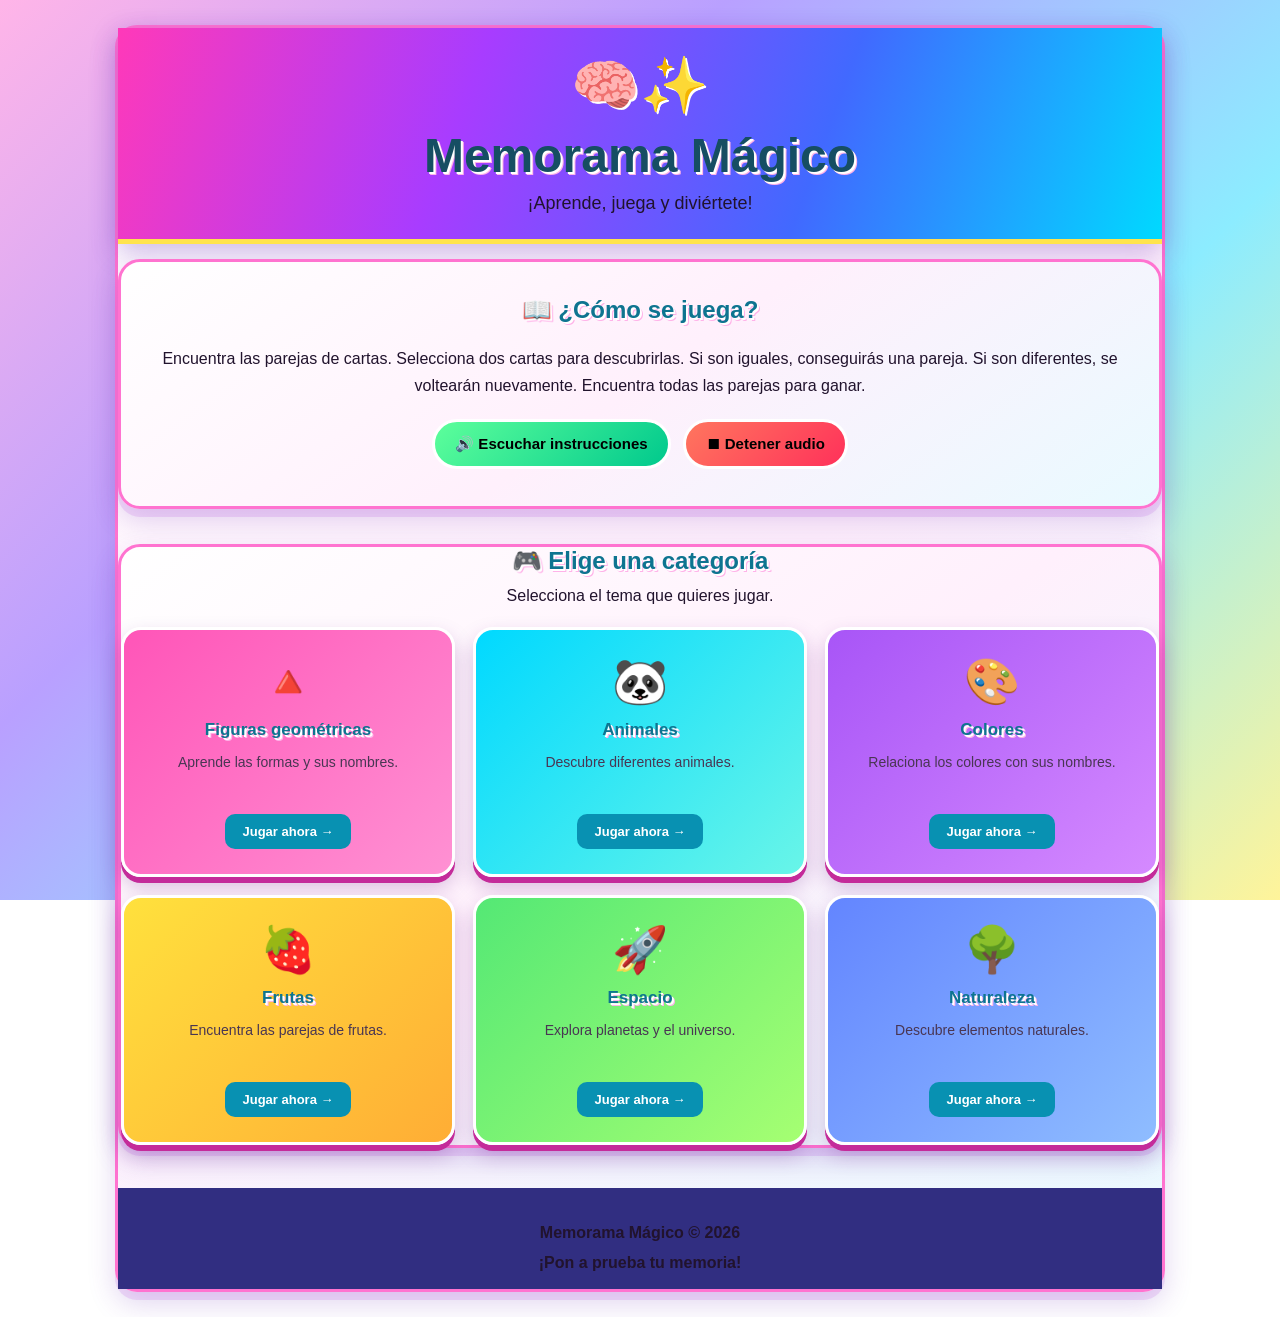
==== commit d0631d9a: "Add files via upload mejorado" ====
--- a/index.html
+++ b/index.html
@@ -3,185 +3,94 @@
 <head>
     <meta charset="UTF-8">
     <meta name="viewport" content="width=device-width, initial-scale=1.0">
-    <meta name="theme-color" content="#312e81">
-
-    <title>Memorama Mágico | Juego de memoria</title>
-
+    <title>Memorama Mágico</title>
     <link rel="stylesheet" href="styles.css">
 </head>
+<body class="pagina-menu">
 
-<body>
+    <main class="menu-principal">
+        <header class="encabezado-menu">
+            <div class="logo-menu">🧠✨</div>
+            <h1>Memorama Mágico</h1>
+            <p>¡Aprende, juega y diviértete!</p>
+        </header>
 
-    <header class="encabezado">
-        <div class="logo">🧠</div>
-        <h1>MEMORAMA MÁGICO</h1>
-        <p>¡Entrena tu mente y demuestra tu memoria!</p>
-        <div class="etiqueta">DESAFÍO DE MEMORIA 2026</div>
-    </header>
+        <section class="instrucciones">
+            <h2>📖 ¿Cómo se juega?</h2>
+            <p id="texto-instrucciones">
+                Encuentra las parejas de cartas. Selecciona dos cartas para
+                descubrirlas. Si son iguales, conseguirás una pareja.
+                Si son diferentes, se voltearán nuevamente. Encuentra todas
+                las parejas para ganar.
+            </p>
 
-    <main class="contenedor">
+            <div class="botones-audio">
+                <button id="escuchar" class="btn-audio">
+                    🔊 Escuchar instrucciones
+                </button>
 
-        <section class="bienvenida">
-            <h2>¡Bienvenido al desafío! 🎮</h2>
-            <p>Encuentra todas las parejas de dibujos iguales.</p>
+                <button id="detener" class="btn-detener">
+                    ⏹ Detener audio
+                </button>
+            </div>
+            <p id="estado-audio" aria-live="polite"></p>
         </section>
 
-        <section class="configuracion">
+        <section class="categorias-menu">
+            <h2>🎮 Elige una categoría</h2>
+            <p>Selecciona el tema que quieres jugar.</p>
 
-            <label for="dificultad">Selecciona la dificultad:</label>
+            <div class="categorias-grid">
+                <a class="categoria" href="juego.html?categoria=figuras">
+                    <span>🔺</span>
+                    <h3>Figuras geométricas</h3>
+                    <p>Aprende las formas y sus nombres.</p>
+                    <strong>Jugar ahora →</strong>
+                </a>
 
-            <select id="dificultad">
-                <option value="8">Fácil - 8 parejas</option>
-                <option value="12" selected>Medio - 12 parejas</option>
-                <option value="18">Difícil - 18 parejas</option>
-            </select>
+                <a class="categoria" href="juego.html?categoria=animales">
+                    <span>🐼</span>
+                    <h3>Animales</h3>
+                    <p>Descubre diferentes animales.</p>
+                    <strong>Jugar ahora →</strong>
+                </a>
 
+                <a class="categoria" href="juego.html?categoria=colores">
+                    <span>🎨</span>
+                    <h3>Colores</h3>
+                    <p>Relaciona los colores con sus nombres.</p>
+                    <strong>Jugar ahora →</strong>
+                </a>
+
+                <a class="categoria" href="juego.html?categoria=frutas">
+                    <span>🍓</span>
+                    <h3>Frutas</h3>
+                    <p>Encuentra las parejas de frutas.</p>
+                    <strong>Jugar ahora →</strong>
+                </a>
+
+                <a class="categoria" href="juego.html?categoria=espacio">
+                    <span>🚀</span>
+                    <h3>Espacio</h3>
+                    <p>Explora planetas y el universo.</p>
+                    <strong>Jugar ahora →</strong>
+                </a>
+
+                <a class="categoria" href="juego.html?categoria=naturaleza">
+                    <span>🌳</span>
+                    <h3>Naturaleza</h3>
+                    <p>Descubre elementos naturales.</p>
+                    <strong>Jugar ahora →</strong>
+                </a>
+            </div>
         </section>
 
-        <section class="estadisticas">
-
-            <div class="dato">
-                <span>🎯</span>
-                <h3>Movimientos</h3>
-                <p id="movimientos">0</p>
-            </div>
-
-            <div class="dato">
-                <span>⏱️</span>
-                <h3>Tiempo</h3>
-                <p id="tiempo">00:00</p>
-            </div>
-
-            <div class="dato">
-                <span>⭐</span>
-                <h3>Parejas</h3>
-                <p id="parejas">0 / 12</p>
-            </div>
-
-            <div class="dato">
-                <span>🏆</span>
-                <h3>Récord</h3>
-                <p id="record">--:--</p>
-            </div>
-
-        </section>
-
-        <section class="estadistica-extra">
-
-            <div>
-                <span>💎 Puntuación</span>
-                <strong id="puntuacion">0</strong>
-            </div>
-
-            <div>
-                <span>🔥 Racha</span>
-                <strong id="racha">0</strong>
-            </div>
-
-            <div>
-                <span>🎯 Precisión</span>
-                <strong id="precision">100%</strong>
-            </div>
-
-        </section>
-
-        <section class="progreso-contenedor">
-
-            <div class="progreso-texto">
-                <span>Progreso del juego</span>
-                <span id="porcentaje">0%</span>
-            </div>
-
-            <div class="barra">
-                <div id="barra-progreso"></div>
-            </div>
-
-        </section>
-
-        <section class="instrucciones">
-            <h3>📖 Instrucciones</h3>
-            <p>
-                1. Selecciona una tarjeta para descubrir su dibujo.
-                <br>
-                2. Selecciona otra tarjeta para buscar su pareja.
-                <br>
-                3. Si son iguales, ganas una pareja.
-                <br>
-                4. Encuentra todas para ganar el juego.
-            </p>
-        </section>
-
-        <div class="titulo-tablero">
-            <h2>✨ ¡Encuentra las parejas! ✨</h2>
-        </div>
-
-        <div id="tablero" class="tablero"></div>
-
-        <div id="mensaje-turno" class="mensaje-turno">
-            Selecciona tu primera tarjeta.
-        </div>
-
-        <section class="controles">
-
-            <button id="pista" class="btn btn-pista">
-                💡 Pista
-            </button>
-
-            <button id="barajar" class="btn btn-barajar">
-                🔀 Barajar
-            </button>
-
-            <button id="pausar" class="btn btn-pausar">
-                ⏸️ Pausar
-            </button>
-
-            <button id="sonido" class="btn btn-sonido">
-                🔊 Sonido
-            </button>
-
-            <button id="tema" class="btn btn-tema">
-                🌙 Modo oscuro
-            </button>
-
-            <button id="reiniciar" class="btn btn-reiniciar">
-                🔄 Reiniciar
-            </button>
-
-        </section>
-
-        <p id="pistas-restantes">💡 Pistas disponibles: 3 </p>
-        </p>
-
-        <section id="resultado" class="resultado oculto">
-
-            <div class="trofeo">🏆</div>
-
-            <h2>¡FELICIDADES!</h2>
-
-            <p>¡Has completado el memorama!</p>
-
-            <div class="resumen">
-                <p>Movimientos: <strong id="total-movimientos">0</strong></p>
-                <p>Tiempo: <strong id="tiempo-final">00:00</strong></p>
-                <p>Puntuación: <strong id="puntuacion-final">0</strong></p>
-                <p>Precisión: <strong id="precision-final">0%</strong></p>
-            </div>
-
-            <button id="jugar-otra-vez" class="btn btn-reiniciar">
-                🎉 Jugar nuevamente
-            </button>
-
-        </section>
-
+        <footer class="footer-menu">
+            <p>Memorama Mágico © 2026</p>
+            <p>¡Pon a prueba tu memoria!</p>
+        </footer>
     </main>
 
-    <footer>
-        <h3>🧠 MEMORAMA MÁGICO</h3>
-        <p>Desarrollado para estimular la memoria y concentración.</p>
-        <p>Proyecto escolar de programación © 2026</p>
-    </footer>
-
-    <script src="script.js"></script>
-
+    <script src="menu.js"></script>
 </body>
 </html>
--- a/styles.css
+++ b/styles.css
@@ -1,579 +1,1320 @@
-/* =========================================
-   MEMORAMA MAGICO - DISEÑO COMPLETO
-========================================= */
+/* ======================================
+   MEMORAMA MAGICO - DISEÑO RESPONSIVO
+====================================== */
 
 :root {
-    --fondo: #ecfeff;
-    --fondo-secundario: #cffafe;
-    --tarjeta: #ffffff;
-    --principal: #0891b2;
-    --principal-oscuro: #164e63;
-    --secundario: #06b6d4;
-    --texto: #164e63;
-    --sombra: 0 8px 25px rgba(8, 145, 178, .15);
+    --fondo: #eef2ff;
+    --panel: #ffffff;
+    --primario: #4f46e5;
+    --secundario: #0891b2;
+    --acento: #a855f7;
+    --texto: #1e293b;
+    --suave: #64748b;
+    --borde: #c7d2fe;
+    --tarjeta: #4f46e5;
+    --sombra: 0 8px 25px rgba(49, 46, 129, .12);
 }
 
 * {
-    box-sizing: border-box;
     margin: 0;
     padding: 0;
+    box-sizing: border-box;
 }
 
 body {
-    font-family: Arial, sans-serif;
+    font-family: 'Segoe UI', Arial, sans-serif;
+    background: linear-gradient(135deg, #e0e7ff, #cffafe, #ede9fe);
+    color: var(--texto);
     min-height: 100vh;
+    transition: .3s;
+}
+
+/* ENCABEZADO */
+
+.encabezado {
+    background: linear-gradient(120deg, #312e81, #4f46e5, #0891b2);
+    color: white;
+    text-align: center;
+    padding: 35px 15px;
+    border-radius: 0 0 30px 30px;
+    box-shadow: var(--sombra);
+}
+
+.logo {
+    font-size: 55px;
+    margin-bottom: 8px;
+}
+
+.encabezado h1 {
+    font-size: clamp(25px, 5vw, 42px);
+    letter-spacing: 2px;
+    font-weight: 900;
+}
+
+.encabezado p {
+    margin-top: 10px;
+    font-size: 16px;
+}
+
+.etiqueta {
+    display: inline-block;
+    background: rgba(255,255,255,.2);
+    border: 1px solid rgba(255,255,255,.4);
+    padding: 8px 18px;
+    border-radius: 30px;
+    margin-top: 18px;
+    font-size: 12px;
+    font-weight: bold;
+    letter-spacing: 1px;
+}
+
+/* CONTENEDOR */
+
+.contenedor {
+    width: 94%;
+    max-width: 1050px;
+    margin: 30px auto;
+}
+
+.bienvenida {
+    background: var(--panel);
+    text-align: center;
     padding: 25px 15px;
+    border-radius: 20px;
+    box-shadow: var(--sombra);
+    margin-bottom: 25px;
+}
+
+.bienvenida h2 {
+    color: var(--primario);
+    font-size: clamp(20px, 4vw, 27px);
+    margin-bottom: 10px;
+}
+
+.bienvenida p {
+    color: var(--suave);
+    line-height: 1.6;
+}
+
+/* MENU DE CATEGORIAS */
+
+.menu-categorias {
+    text-align: center;
+    margin: 30px 0;
+}
+
+.menu-categorias h2 {
+    color: var(--primario);
+    margin-bottom: 25px;
+    font-size: clamp(20px, 4vw, 28px);
+}
+
+.categorias-grid {
+    display: grid;
+    grid-template-columns: repeat(3, minmax(0, 1fr));
+    gap: 20px;
+}
+
+.categoria {
+    background: var(--panel);
     color: var(--texto);
-    background: linear-gradient(135deg, #cffafe, #99f6e4, #ecfeff);
-    transition: background .3s, color .3s;
-}
-
-.contenedor,
-.contenedor-principal {
-    width: min(100%, 1100px);
-    margin: auto;
-}
-
-header {
-    text-align: center;
-    margin-bottom: 25px;
-}
-
-header h1 {
-    font-size: clamp(27px, 5vw, 42px);
-    color: var(--principal-oscuro);
-    margin-bottom: 8px;
-}
-
-header p {
+    text-decoration: none;
+    text-align: center;
+    padding: 25px 12px;
+    border-radius: 22px;
+    border: 2px solid var(--borde);
+    box-shadow: var(--sombra);
+    transition: transform .25s, border-color .25s;
+    min-width: 0;
+}
+
+.categoria:hover {
+    transform: translateY(-6px);
+    border-color: var(--acento);
+}
+
+.categoria span {
+    display: block;
+    font-size: 48px;
+    margin-bottom: 12px;
+}
+
+.categoria h3 {
+    color: var(--primario);
+    margin-bottom: 9px;
+    font-size: 17px;
+}
+
+.categoria p {
+    color: var(--suave);
+    font-size: 13px;
+    margin-bottom: 15px;
+    line-height: 1.5;
+}
+
+.categoria strong {
+    color: var(--secundario);
+    font-size: 13px;
+}
+
+/* CONFIGURACION */
+
+.configuracion {
+    background: var(--panel);
+    padding: 20px;
+    text-align: center;
+    border-radius: 18px;
+    margin-bottom: 20px;
+    box-shadow: var(--sombra);
+}
+
+.configuracion label {
+    display: block;
+    font-weight: bold;
+    margin-bottom: 12px;
+}
+
+select {
+    width: 100%;
+    max-width: 300px;
+    padding: 13px;
+    border: 2px solid var(--borde);
+    border-radius: 12px;
     font-size: 15px;
-}
-
-.panel-estadisticas,
+    background: var(--panel);
+    color: var(--texto);
+}
+
+/* ESTADISTICAS */
+
 .estadisticas {
     display: grid;
     grid-template-columns: repeat(4, 1fr);
     gap: 12px;
-    margin: 20px auto;
-}
-
-.estadistica {
-    background: var(--tarjeta);
-    padding: 14px 8px;
+    margin-bottom: 18px;
+}
+
+.dato {
+    background: var(--panel);
+    text-align: center;
+    padding: 18px 8px;
+    border-radius: 17px;
+    box-shadow: var(--sombra);
+}
+
+.dato span {
+    font-size: 25px;
+}
+
+.dato h3 {
+    font-size: 13px;
+    margin: 8px 0;
+    color: var(--suave);
+}
+
+.dato p {
+    font-size: 23px;
+    font-weight: bold;
+    color: var(--primario);
+    overflow-wrap: anywhere;
+}
+
+/* ESTADISTICAS EXTRA */
+
+.estadistica-extra {
+    display: grid;
+    grid-template-columns: repeat(3, 1fr);
+    gap: 12px;
+    margin-bottom: 20px;
+}
+
+.estadistica-extra div {
+    background: linear-gradient(120deg, #4f46e5, #0891b2);
+    color: white;
+    padding: 17px 8px;
+    text-align: center;
+    border-radius: 15px;
+}
+
+.estadistica-extra span,
+.estadistica-extra strong {
+    display: block;
+}
+
+.estadistica-extra span {
+    font-size: 13px;
+}
+
+.estadistica-extra strong {
+    font-size: 24px;
+    margin-top: 7px;
+}
+
+/* PROGRESO */
+
+.progreso-contenedor {
+    background: var(--panel);
+    padding: 18px;
+    border-radius: 16px;
+    margin-bottom: 20px;
+}
+
+.progreso-texto {
+    display: flex;
+    justify-content: space-between;
+    gap: 10px;
+    font-weight: bold;
+    font-size: 14px;
+    margin-bottom: 12px;
+}
+
+.barra {
+    background: #e2e8f0;
+    height: 13px;
+    border-radius: 20px;
+    overflow: hidden;
+}
+
+#barra-progreso {
+    width: 0%;
+    height: 100%;
+    background: linear-gradient(90deg, #4f46e5, #06b6d4);
+    border-radius: 20px;
+    transition: width .4s;
+}
+
+/* INSTRUCCIONES */
+
+.instrucciones {
+    background: var(--panel);
+    padding: 22px;
+    border-radius: 18px;
+    margin-bottom: 25px;
+    box-shadow: var(--sombra);
+    line-height: 1.9;
+}
+
+.instrucciones h3 {
+    color: var(--primario);
+    margin-bottom: 10px;
+}
+
+.titulo-tablero {
+    text-align: center;
+    margin: 25px 0;
+    color: var(--primario);
+    font-size: 17px;
+}
+
+/* TABLERO */
+
+.tablero {
+    display: grid;
+    grid-template-columns: repeat(6, minmax(0, 1fr));
+    gap: 10px;
+    width: 100%;
+    max-width: 850px;
+    margin: auto;
+}
+
+.tarjeta {
+    position: relative;
+    width: 100%;
+    aspect-ratio: 1 / 1;
+    min-width: 0;
+    border: none;
+    background: transparent;
+    perspective: 700px;
+    cursor: pointer;
+    -webkit-tap-highlight-color: transparent;
+}
+
+.tarjeta-interior {
+    position: absolute;
+    inset: 0;
+    transform-style: preserve-3d;
+    transition: transform .4s;
+}
+
+.tarjeta.volteada .tarjeta-interior,
+.tarjeta.encontrada .tarjeta-interior {
+    transform: rotateY(180deg);
+}
+
+.cara-frontal,
+.cara-trasera {
+    position: absolute;
+    inset: 0;
+    display: flex;
+    justify-content: center;
+    align-items: center;
     border-radius: 14px;
-    text-align: center;
-    box-shadow: var(--sombra);
-}
-
-.estadistica span {
-    display: block;
-    font-size: 13px;
-    margin-bottom: 7px;
-}
-
-.estadistica strong {
-    font-size: 21px;
-    color: var(--principal);
-}
+    backface-visibility: hidden;
+    -webkit-backface-visibility: hidden;
+    box-shadow: 0 4px 10px rgba(0,0,0,.12);
+}
+
+.cara-frontal {
+    background: linear-gradient(145deg, #312e81, #0891b2);
+    color: white;
+    border: 2px solid rgba(255,255,255,.5);
+    font-size: clamp(22px, 4vw, 36px);
+}
+
+.cara-trasera {
+    transform: rotateY(180deg);
+    background: white;
+    border: 3px solid #a5b4fc;
+    padding: 5px;
+    flex-direction: column;
+    gap: 5px;
+    overflow: hidden;
+}
+
+.visual-tarjeta {
+    font-size: clamp(25px, 5vw, 43px);
+    line-height: 1.1;
+}
+
+.nombre-tarjeta {
+    color: #312e81;
+    font-size: clamp(10px, 1.7vw, 14px);
+    font-weight: bold;
+    overflow-wrap: anywhere;
+    text-align: center;
+}
+
+.muestra-color {
+    width: 48%;
+    height: 48%;
+    min-width: 20px;
+    min-height: 20px;
+    border-radius: 12px;
+    border: 2px solid rgba(0,0,0,.12);
+}
+
+.tarjeta.encontrada .cara-trasera {
+    background: #d1fae5;
+    border-color: #10b981;
+}
+
+.tarjeta:disabled {
+    cursor: default;
+}
+
+/* MENSAJES */
+
+.mensaje-turno {
+    background: var(--panel);
+    color: var(--primario);
+    padding: 15px;
+    text-align: center;
+    border-radius: 14px;
+    margin: 20px 0;
+    font-weight: bold;
+}
+
+/* BOTONES */
 
 .controles {
     display: flex;
     flex-wrap: wrap;
     justify-content: center;
-    gap: 10px;
-    margin: 20px 0;
-}
-
-button,
-select {
+    gap: 12px;
+    margin: 25px 0;
+}
+
+.btn {
     border: none;
-    border-radius: 10px;
-    padding: 11px 15px;
+    padding: 13px 19px;
+    border-radius: 12px;
+    color: white;
     font-size: 14px;
     font-weight: bold;
     cursor: pointer;
-}
-
-button {
-    background: var(--principal);
+    transition: .2s;
+    min-height: 46px;
+    -webkit-tap-highlight-color: transparent;
+}
+
+.btn:hover {
+    transform: translateY(-3px);
+    filter: brightness(1.1);
+}
+
+.btn:active {
+    transform: scale(.97);
+}
+
+.btn-pista {
+    background: #d97706;
+}
+
+.btn-barajar {
+    background: #0891b2;
+}
+
+.btn-pausar {
+    background: #64748b;
+}
+
+.btn-sonido {
+    background: #7c3aed;
+}
+
+.btn-tema {
+    background: #334155;
+}
+
+.btn-reiniciar {
+    background: #4f46e5;
+}
+
+.btn-menu {
+    display: inline-block;
+    text-decoration: none;
+    background: #312e81;
     color: white;
-    transition: transform .2s, background .2s;
-}
-
-button:hover {
-    background: var(--principal-oscuro);
-    transform: translateY(-2px);
-}
-
-select {
-    background: white;
-    color: #164e63;
-    border: 2px solid #67e8f9;
-}
-
-#tablero,
-.tablero {
-    --columnas: 4;
-    display: grid;
-    grid-template-columns: repeat(var(--columnas), minmax(0, 1fr));
-    gap: 10px;
-    width: min(100%, 560px);
-    margin: 20px auto 25px;
-    padding: 12px;
-    background: rgba(224, 242, 254, .8);
-    border-radius: 18px;
+    padding: 13px 20px;
+    border-radius: 12px;
+    margin: 10px 0;
+    font-weight: bold;
+}
+
+#pistas-restantes {
+    text-align: center;
+    font-weight: bold;
+    color: var(--primario);
+    margin: 15px;
+}
+
+/* RESULTADO */
+
+.resultado {
+    background: var(--panel);
+    padding: 30px 18px;
+    margin: 25px 0;
+    border-radius: 22px;
+    text-align: center;
     box-shadow: var(--sombra);
 }
 
-.tarjeta {
-    width: 100%;
-    aspect-ratio: 1 / 1;
-    min-width: 0;
-    perspective: 900px;
-    cursor: pointer;
-    background: transparent;
-    padding: 0;
-    border-radius: 12px;
-}
-
-.tarjeta-interior {
-    position: relative;
-    width: 100%;
-    height: 100%;
-    transform-style: preserve-3d;
-    transition: transform .45s;
-    border-radius: 12px;
-}
-
-.tarjeta.volteada .tarjeta-interior,
-.tarjeta.correcta .tarjeta-interior {
-    transform: rotateY(180deg);
-}
-
-.cara {
-    position: absolute;
-    inset: 0;
-    display: flex;
-    align-items: center;
-    justify-content: center;
-    backface-visibility: hidden;
-    -webkit-backface-visibility: hidden;
-    border-radius: 12px;
-    border: 2px solid #67e8f9;
-}
-
-.reverso {
-    background: linear-gradient(145deg, #0891b2, #164e63);
+.oculto {
+    display: none !important;
+}
+
+.trofeo {
+    font-size: 65px;
+    margin-bottom: 12px;
+}
+
+.resultado h2 {
+    color: var(--primario);
+    margin-bottom: 12px;
+}
+
+.resumen {
+    background: var(--fondo);
+    padding: 18px;
+    border-radius: 15px;
+    margin: 20px 0;
+    line-height: 2;
+}
+
+/* PIE DE PAGINA */
+
+footer {
+    background: #312e81;
     color: white;
-    font-size: clamp(20px, 4vw, 30px);
-}
-
-.frente {
-    transform: rotateY(180deg);
-    background: white;
-    color: #164e63;
-    flex-direction: column;
-    gap: 5px;
-    padding: 5px;
-}
-
-.figura-icono {
-    font-size: clamp(25px, 5vw, 43px);
-    line-height: 1;
-    font-weight: bold;
-}
-
-.figura-nombre {
-    font-size: clamp(11px, 1.5vw, 15px);
-    font-weight: 800;
-    text-align: center;
-    line-height: 1.2;
-    padding: 3px;
-    overflow-wrap: anywhere;
-    color: #164e63;
-}
-
-.tarjeta.correcta .frente {
-    background: #d1fae5;
-    border-color: #10b981;
-}
-
-.tarjeta:disabled {
-    cursor: default;
-    opacity: 1;
-}
-
-.progreso-contenedor {
-    width: min(100%, 560px);
-    margin: 15px auto;
-}
-
-.progreso-fondo {
-    width: 100%;
-    height: 13px;
-    background: #bae6fd;
-    border-radius: 20px;
-    overflow: hidden;
-}
-
-#barra-progreso {
-    width: 0%;
-    height: 100%;
-    background: linear-gradient(90deg, #0891b2, #10b981);
-    transition: width .3s;
-    border-radius: 20px;
-}
-
-.resultado {
-    display: none;
-    width: min(100%, 500px);
-    margin: 25px auto;
-    padding: 25px;
-    text-align: center;
-    background: white;
-    border-radius: 18px;
-    box-shadow: var(--sombra);
-}
-
-#resultado {
-    display: none;
-}
-
-.resultado h2 {
-    color: var(--principal);
-    margin-bottom: 12px;
-}
-
-#mensaje-turno {
-    text-align: center;
-    margin: 15px 0;
-    font-weight: bold;
-}
+    text-align: center;
+    padding: 28px 15px;
+    margin-top: 40px;
+    line-height: 1.9;
+}
+
+footer h3 {
+    margin-bottom: 8px;
+}
+
+/* MODO OSCURO */
 
 body.tema-oscuro {
     --fondo: #0f172a;
-    --fondo-secundario: #164e63;
-    --tarjeta: #1e293b;
-    --principal: #22d3ee;
-    --principal-oscuro: #67e8f9;
-    --texto: #e0f2fe;
-
-    background: linear-gradient(135deg, #0f172a, #164e63);
+    --panel: #1e293b;
+    --texto: #f1f5f9;
+    --suave: #cbd5e1;
+    --borde: #475569;
+    background: #0f172a;
     color: var(--texto);
 }
 
-body.tema-oscuro header h1 {
-    color: #67e8f9;
-}
-
-body.tema-oscuro .estadistica {
-    background: #1e293b;
-    color: #e0f2fe;
-}
-
-body.tema-oscuro .estadistica strong {
-    color: #67e8f9;
-}
-
-body.tema-oscuro #tablero {
-    background: #164e63;
-}
-
-body.tema-oscuro .frente {
-    background: #e0f2fe;
-    color: #164e63;
-}
-
-body.tema-oscuro .figura-nombre {
-    color: #164e63;
-}
-
-body.tema-oscuro .resultado {
-    background: #1e293b;
-    color: #e0f2fe;
+body.tema-oscuro .bienvenida,
+body.tema-oscuro .dato,
+body.tema-oscuro .configuracion,
+body.tema-oscuro .instrucciones,
+body.tema-oscuro .progreso-contenedor,
+body.tema-oscuro .mensaje-turno,
+body.tema-oscuro .resultado,
+body.tema-oscuro .categoria {
+    background: var(--panel);
+    color: var(--texto);
+}
+
+body.tema-oscuro .categoria h3,
+body.tema-oscuro .menu-categorias h2,
+body.tema-oscuro .bienvenida h2,
+body.tema-oscuro .titulo-tablero,
+body.tema-oscuro .instrucciones h3,
+body.tema-oscuro .mensaje-turno,
+body.tema-oscuro #pistas-restantes {
+    color: #a5b4fc;
+}
+
+body.tema-oscuro .cara-trasera {
+    background: #e0e7ff;
+}
+
+body.tema-oscuro .resumen {
+    background: #334155;
 }
 
 body.tema-oscuro select {
     background: #1e293b;
     color: white;
-    border-color: #22d3ee;
-}
-
-@media (max-width: 700px) {
-    .panel-estadisticas,
+}
+
+body.tema-oscuro .dato p {
+    color: #a5b4fc;
+}
+
+/* TABLETS */
+
+@media (max-width: 750px) {
+    .categorias-grid {
+        grid-template-columns: repeat(2, minmax(0, 1fr));
+    }
+
     .estadisticas {
         grid-template-columns: repeat(2, 1fr);
     }
 
-    #tablero {
+    .tablero {
+        grid-template-columns: repeat(4, minmax(0, 1fr));
+        max-width: 540px;
+    }
+}
+
+/* CELULARES */
+
+@media (max-width: 480px) {
+    .encabezado {
+        padding: 27px 12px;
+    }
+
+    .contenedor {
+        width: 94%;
+        margin: 20px auto;
+    }
+
+    .categorias-grid {
+        gap: 12px;
+    }
+
+    .categoria {
+        padding: 20px 8px;
+    }
+
+    .categoria span {
+        font-size: 38px;
+    }
+
+    .categoria h3 {
+        font-size: 14px;
+    }
+
+    .categoria p {
+        font-size: 12px;
+    }
+
+    .estadisticas {
+        gap: 9px;
+    }
+
+    .dato {
+        padding: 14px 5px;
+    }
+
+    .dato p {
+        font-size: 20px;
+    }
+
+    .estadistica-extra {
         gap: 7px;
-        padding: 8px;
-    }
-
-    .figura-nombre {
+    }
+
+    .estadistica-extra div {
+        padding: 14px 5px;
+    }
+
+    .estadistica-extra span {
         font-size: 11px;
     }
-}
-
-@media (max-width: 380px) {
-    #tablero {
+
+    .estadistica-extra strong {
+        font-size: 20px;
+    }
+
+    .tablero {
+        grid-template-columns: repeat(4, minmax(0, 1fr));
+        gap: 7px;
+    }
+
+    .cara-frontal,
+    .cara-trasera {
+        border-radius: 10px;
+    }
+
+    .cara-trasera {
+        padding: 3px;
+    }
+
+    .nombre-tarjeta {
+        font-size: 10px;
+    }
+
+    .controles {
+        gap: 8px;
+    }
+
+    .btn {
+        padding: 12px 13px;
+        font-size: 12px;
+        flex: 1 1 42%;
+    }
+}
+
+@media (max-width: 340px) {
+    .tablero {
         gap: 5px;
-        padding: 5px;
-    }
-
-    .figura-nombre {
-        font-size: 10px;
-    }
-}
-/* =====================================
-   NUEVO DISEÑO - MEMORAMA MAGICO
-   COLORES LILA, ROSA Y MORADO
-===================================== */
+    }
+
+    .nombre-tarjeta {
+        font-size: 9px;
+    }
+}
+/* ===== MENU PRINCIPAL ===== */
+
+.pagina-menu {
+    min-height: 100vh;
+    padding: 25px 15px;
+    background: linear-gradient(135deg, #cffafe, #dbeafe, #ede9fe);
+    color: #164e63;
+    font-family: Arial, sans-serif;
+}
+
+.menu-principal {
+    max-width: 1050px;
+    margin: auto;
+}
+
+.encabezado-menu {
+    text-align: center;
+    padding: 25px 10px;
+}
+
+.logo-menu {
+    font-size: 55px;
+}
+
+.encabezado-menu h1 {
+    font-size: clamp(30px, 6vw, 48px);
+    color: #164e63;
+    margin: 10px 0;
+}
+
+.encabezado-menu p {
+    font-size: 18px;
+}
+
+.instrucciones {
+    background: white;
+    padding: 25px;
+    border-radius: 20px;
+    text-align: center;
+    box-shadow: 0 8px 20px #164e6320;
+    margin: 15px auto 35px;
+}
+
+.instrucciones h2,
+.categorias-menu h2 {
+    color: #0e7490;
+    margin-bottom: 12px;
+}
+
+.instrucciones p {
+    line-height: 1.7;
+}
+
+.botones-audio {
+    display: flex;
+    justify-content: center;
+    flex-wrap: wrap;
+    gap: 12px;
+    margin-top: 20px;
+}
+
+.btn-audio,
+.btn-detener {
+    border: none;
+    padding: 13px 20px;
+    border-radius: 12px;
+    color: white;
+    font-weight: bold;
+    cursor: pointer;
+    font-size: 15px;
+}
+
+.btn-audio {
+    background: #0891b2;
+}
+
+.btn-detener {
+    background: #64748b;
+}
+
+.btn-audio:hover,
+.btn-detener:hover {
+    filter: brightness(1.1);
+}
+
+#estado-audio {
+    font-size: 13px;
+    margin-top: 12px;
+    color: #0e7490;
+}
+
+.categorias-menu {
+    text-align: center;
+}
+
+.categorias-menu > p {
+    margin-bottom: 22px;
+}
+
+.categorias-grid {
+    display: grid;
+    grid-template-columns: repeat(3, 1fr);
+    gap: 18px;
+}
+
+.categoria {
+    display: block;
+    background: white;
+    padding: 25px 15px;
+    border-radius: 20px;
+    text-decoration: none;
+    color: #164e63;
+    box-shadow: 0 7px 18px #164e6320;
+    transition: transform .2s, box-shadow .2s;
+}
+
+.categoria:hover {
+    transform: translateY(-5px);
+    box-shadow: 0 12px 24px #164e6330;
+}
+
+.categoria span {
+    font-size: 45px;
+}
+
+.categoria h3 {
+    margin: 12px 0;
+    color: #0e7490;
+}
+
+.categoria p {
+    font-size: 14px;
+    min-height: 35px;
+}
+
+.categoria strong {
+    display: inline-block;
+    margin-top: 12px;
+    background: #0891b2;
+    color: white;
+    padding: 10px 17px;
+    border-radius: 10px;
+}
+
+.footer-menu {
+    text-align: center;
+    padding: 30px 10px 10px;
+    color: #164e63;
+}
+
+@media (max-width: 750px) {
+    .categorias-grid {
+        grid-template-columns: repeat(2, 1fr);
+    }
+}
+
+@media (max-width: 430px) {
+    .pagina-menu {
+        padding: 12px 10px;
+    }
+
+    .categorias-grid {
+        grid-template-columns: repeat(2, minmax(0, 1fr));
+        gap: 10px;
+    }
+
+    .categoria {
+        padding: 18px 9px;
+    }
+
+    .categoria span {
+        font-size: 35px;
+    }
+
+    .categoria h3 {
+        font-size: 15px;
+    }
+
+    .categoria p {
+        font-size: 12px;
+    }
+
+    .btn-audio,
+    .btn-detener {
+        width: 100%;
+    }
+}
+/* ==========================================
+   MEMORAMA MAGICO
+   DISEÑO FANTASIA - MUNDO MAGICO
+   SOLO CSS - NO MODIFICA FUNCIONES
+========================================== */
 
 :root {
-    --principal: #8b5cf6;
-    --principal-oscuro: #6d28d9;
-    --secundario: #ec4899;
-    --texto: #4c1d95;
-    --fondo: #faf5ff;
-    --tarjeta: #ffffff;
-}
-
-/* FONDO GENERAL */
-
-body {
+    --fondo: #fff0fc;
+    --panel: #ffffff;
+    --primario: #ff36b5;
+    --secundario: #00d9ff;
+    --acento: #ffcf24;
+    --texto: #21132d;
+    --suave: #493653;
+    --borde: #ff8de1;
+    --tarjeta: #8b35ff;
+    --sombra: 0 10px 30px rgba(160, 48, 220, .22);
+}
+
+/* ==========================================
+   FONDO MAGICO
+========================================== */
+
+body,
+.pagina-menu {
+    background:
+        radial-gradient(circle at 10% 15%, #fff56b 0 5px, transparent 6px),
+        radial-gradient(circle at 85% 20%, #ff8de1 0 7px, transparent 8px),
+        radial-gradient(circle at 20% 80%, #68efff 0 6px, transparent 7px),
+        radial-gradient(circle at 90% 85%, #b78aff 0 8px, transparent 9px),
+        linear-gradient(135deg, #ffb5e8, #b9a0ff, #8cecff, #fff49a);
+    background-attachment: fixed;
+    color: #21132d;
+}
+
+/* ==========================================
+   ENCABEZADOS Y TITULOS
+========================================== */
+
+.encabezado,
+.encabezado-menu {
+    background: linear-gradient(
+        110deg,
+        #ff39b9,
+        #a83cff,
+        #4169ff,
+        #00d9ff
+    );
+    color: #000000;
+    border-bottom: 5px solid #ffe44d;
+    box-shadow: 0 8px 25px rgba(93, 34, 180, .3);
+}
+
+.logo,
+.logo-menu {
+    color: #000000;
+    text-shadow: 2px 2px 0 #ffffff;
+}
+
+h1, h2, h3,
+.titulo-tablero {
+    color: #170d20;
+    text-shadow:
+        2px 2px 0 #ffffff,
+        3px 3px 0 #ffb3e9;
+    font-weight: 900;
+}
+
+/* ==========================================
+   PANELES PRINCIPALES
+========================================== */
+
+.bienvenida,
+.configuracion,
+.estadisticas,
+.dato,
+.estadistica-extra,
+.instrucciones,
+.resultado,
+.menu-principal,
+.categorias-menu {
+    background: linear-gradient(145deg, #ffffff, #fff0fc, #e9faff);
+    color: #21132d;
+    border: 3px solid #ff73d0;
+    border-radius: 22px;
+    box-shadow:
+        0 8px 0 rgba(172, 65, 220, .15),
+        0 12px 28px rgba(105, 45, 180, .2);
+}
+
+/* ==========================================
+   TEXTOS GENERALES
+========================================== */
+
+p,
+label,
+span,
+li,
+small,
+strong,
+.dato,
+.instrucciones {
+    color: #21132d;
+}
+
+.dato strong,
+.dato span {
+    color: #21132d;
+    font-weight: 900;
+}
+
+/* ==========================================
+   CATEGORIAS
+========================================== */
+
+.categoria {
+    background: linear-gradient(135deg, #ff36b5, #ff8a35, #ffd52e);
+    color: #000000;
+    border: 3px solid #ffffff;
+    border-radius: 20px;
+    box-shadow:
+        0 6px 0 #c42b9a,
+        0 10px 20px rgba(100, 20, 130, .25);
+    transition: transform .25s ease, box-shadow .25s ease;
+}
+
+.categoria:hover {
+    transform: translateY(-5px) scale(1.04);
+    box-shadow:
+        0 8px 0 #c42b9a,
+        0 15px 25px rgba(100, 20, 130, .35);
+}
+
+/* COLORES DIFERENTES PARA CADA CATEGORIA */
+
+.categorias-menu .categoria:nth-child(6n+1),
+.categorias-grid .categoria:nth-child(6n+1) {
+    background: linear-gradient(135deg, #ff55b8, #ff91d3);
+}
+
+.categorias-menu .categoria:nth-child(6n+2),
+.categorias-grid .categoria:nth-child(6n+2) {
+    background: linear-gradient(135deg, #00d9ff, #69f5e8);
+}
+
+.categorias-menu .categoria:nth-child(6n+3),
+.categorias-grid .categoria:nth-child(6n+3) {
+    background: linear-gradient(135deg, #a855f7, #d58aff);
+}
+
+.categorias-menu .categoria:nth-child(6n+4),
+.categorias-grid .categoria:nth-child(6n+4) {
+    background: linear-gradient(135deg, #ffe13d, #ffad35);
+}
+
+.categorias-menu .categoria:nth-child(6n+5),
+.categorias-grid .categoria:nth-child(6n+5) {
+    background: linear-gradient(135deg, #54e875, #a6ff72);
+}
+
+.categorias-menu .categoria:nth-child(6n),
+.categorias-grid .categoria:nth-child(6n) {
+    background: linear-gradient(135deg, #6385ff, #8fbdff);
+}
+
+/* ==========================================
+   TABLERO
+========================================== */
+
+.tablero {
+    background: linear-gradient(135deg, #fff1ff, #e3faff, #fff8d9);
+    border: 4px solid #d65aff;
+    border-radius: 25px;
+    box-shadow:
+        0 0 12px #ff77d9,
+        0 0 25px #8e65ff,
+        0 12px 28px rgba(80, 35, 160, .2);
+}
+
+/* ==========================================
+   TARJETAS DEL MEMORAMA
+========================================== */
+
+.tarjeta {
+    border-radius: 19px;
+}
+
+.cara-frontal {
     background: linear-gradient(
         135deg,
-        #f3e8ff,
-        #fce7f3,
-        #e0e7ff
+        #ff39b9,
+        #9b45ff,
+        #3d8bff,
+        #00d9ff
     );
-    color: #4c1d95;
-}
-
-/* CENTRAR CONTENIDO PRINCIPAL */
-
-.contenedor,
-.contenedor-principal,
-main {
-    width: min(100%, 1100px);
-    margin-left: auto;
-    margin-right: auto;
-}
-
-/* TITULO Y BIENVENIDA */
-
-header,
-.bienvenida,
-.introduccion,
-.encabezado {
-    text-align: center;
-}
-
-header h1 {
-    color: #7c3aed;
-    font-size: clamp(28px, 4vw, 42px);
-    font-weight: 900;
-    margin-bottom: 12px;
-}
-
-header p {
-    color: #7e22ce;
-}
-
-/* CENTRAR TEXTOS DE LA PARTE SUPERIOR */
-
-main h1,
-main h2,
-main h3 {
-    text-align: center;
-}
-
-main p {
-    text-align: center;
-}
-
-/* DIFICULTAD */
-
-select {
-    display: block;
-    margin: 12px auto;
-    border: 2px solid #c4b5fd;
-    border-radius: 12px;
-    padding: 12px 18px;
-    background: white;
-    color: #6d28d9;
-}
-
-/* ESTADISTICAS */
-
-.panel-estadisticas,
-.estadisticas {
-    justify-content: center;
-    text-align: center;
-}
-
-.estadistica {
-    background: rgba(255, 255, 255, .9);
-    border: 1px solid #e9d5ff;
-    box-shadow: 0 5px 18px rgba(124, 58, 237, .12);
-    border-radius: 16px;
-}
-
-.estadistica strong {
-    color: #9333ea;
-}
-
-/* INSTRUCCIONES */
-
-.instrucciones {
-    text-align: center;
-    margin: 25px auto;
-    padding: 18px;
-    background: rgba(255, 255, 255, .65);
-    border-radius: 16px;
-    max-width: 650px;
-}
-
-.instrucciones ol {
-    display: inline-block;
-    text-align: left;
-    line-height: 1.8;
-    color: #6b21a8;
-}
-
-/* TABLERO */
-
-#tablero,
-.tablero {
-    background: rgba(237, 233, 254, .9);
-    border: 2px solid #c4b5fd;
-    box-shadow: 0 10px 25px rgba(124, 58, 237, .15);
-}
-
-/* REVERSO DE LAS CARTAS */
-
-.reverso {
-    background: linear-gradient(
-        145deg,
-        #8b5cf6,
-        #c026d3
-    );
-    border-color: #d8b4fe;
-}
-
-/* FRENTE DE LAS CARTAS */
-
-.frente {
-    background: #ffffff;
-    border-color: #c4b5fd;
-}
-
-/* BOTONES */
-
-button {
-    background: linear-gradient(
-        135deg,
-        #8b5cf6,
-        #c026d3
-    );
-    color: white;
-    border-radius: 12px;
-}
-
-button:hover {
-    background: linear-gradient(
-        135deg,
-        #6d28d9,
-        #a21caf
-    );
-}
-
-/* MENSAJES */
-
-#mensaje-turno {
-    text-align: center;
-    color: #9333ea;
-    font-weight: bold;
-    font-size: 16px;
-}
-
-/* BARRA DE PROGRESO */
+    border: 4px solid #ffffff;
+    box-shadow:
+        0 0 10px #ff73d0,
+        0 5px 14px rgba(70, 30, 140, .3);
+}
+
+.cara-trasera {
+    background: linear-gradient(145deg, #ffffff, #fff0fc, #e3faff);
+    border: 3px solid #ff6ed1;
+    color: #170d20;
+    box-shadow: 0 5px 15px rgba(100, 30, 150, .18);
+}
+
+.visual-tarjeta,
+.nombre-tarjeta,
+.muestra-color {
+    color: #170d20;
+}
+
+.tarjeta:hover .cara-frontal {
+    box-shadow:
+        0 0 15px #ff5dc8,
+        0 0 25px #6f69ff;
+}
+
+.tarjeta.encontrada .cara-trasera {
+    background: linear-gradient(135deg, #baffb9, #66f5c3, #c4ffff);
+    border-color: #16c784;
+}
+
+/* ==========================================
+   ESTADISTICAS
+========================================== */
+
+.progreso-contenedor {
+    background: #ffd3f2;
+    border: 2px solid #ff75d0;
+    border-radius: 30px;
+}
 
 #barra-progreso {
     background: linear-gradient(
         90deg,
-        #a78bfa,
-        #ec4899
+        #ff36b5,
+        #ffcf24,
+        #54e875,
+        #00d9ff,
+        #a855f7
     );
-}
-
-/* RESULTADO */
-
-#resultado {
-    background: white;
-    border: 2px solid #e9d5ff;
-    border-radius: 18px;
-    text-align: center;
-}
-
-/* PIE DE PAGINA */
-
-footer {
-    text-align: center;
-    color: #7e22ce;
-    padding: 20px;
-}
-
-/* MODO OSCURO */
-
-body.tema-oscuro {
-    background: linear-gradient(
-        135deg,
-        #1e1b4b,
-        #312e81,
-        #4a044e
-    );
-    color: #f5d0fe;
-}
-
-body.tema-oscuro header h1 {
-    color: #e9d5ff;
-}
-
-body.tema-oscuro .estadistica,
+    border-radius: 30px;
+    box-shadow: 0 0 12px #ff70d5;
+}
+
+/* ==========================================
+   BOTONES MAGICOS
+========================================== */
+
+.btn {
+    color: #000000;
+    font-weight: 900;
+    border: 3px solid #ffffff;
+    border-radius: 30px;
+    box-shadow: 0 5px 0 rgba(60, 20, 100, .2);
+    transition: transform .2s ease, filter .2s ease;
+}
+
+.btn:hover {
+    transform: translateY(-4px) scale(1.03);
+    filter: brightness(1.12);
+}
+
+.btn-pista {
+    background: linear-gradient(135deg, #fff02e, #ff9e24);
+}
+
+.btn-barajar {
+    background: linear-gradient(135deg, #00e5ff, #4285ff);
+}
+
+.btn-pausar {
+    background: linear-gradient(135deg, #c084fc, #8b35ff);
+}
+
+.btn-sonido {
+    background: linear-gradient(135deg, #5dff9b, #00c98d);
+}
+
+.btn-tema {
+    background: linear-gradient(135deg, #ff72d2, #ff3b9d);
+}
+
+.btn-reiniciar {
+    background: linear-gradient(135deg, #ff765e, #ff315a);
+}
+
+.btn-menu {
+    background: linear-gradient(135deg, #7d5cff, #4169ff);
+}
+
+/* ==========================================
+   MENU Y AUDIO
+========================================== */
+
+.btn-audio {
+    background: linear-gradient(135deg, #5dff9b, #00c98d);
+    color: #000000;
+    border: 3px solid white;
+    border-radius: 25px;
+}
+
+.btn-detener {
+    background: linear-gradient(135deg, #ff765e, #ff315a);
+    color: #000000;
+    border: 3px solid white;
+    border-radius: 25px;
+}
+
+#estado-audio {
+    color: #21132d;
+    font-weight: bold;
+}
+
+/* ==========================================
+   RESULTADOS
+========================================== */
+
+.trofeo {
+    color: #ffbd00;
+    filter: drop-shadow(0 0 8px #ffdf47);
+}
+
+.resumen {
+    background: linear-gradient(135deg, #fff0fc, #e8faff);
+    color: #21132d;
+    border: 3px solid #ff75d0;
+    border-radius: 20px;
+}
+
+/* ==========================================
+   MENSAJES Y PIE DE PAGINA
+========================================== */
+
+#mensaje-turno,
+.mensaje {
+    color: #21132d;
+    font-weight: 900;
+}
+
+footer,
+.footer-menu {
+    color: #21132d;
+    font-weight: bold;
+}
+
+/* ==========================================
+   MODO OSCURO MAGICO
+========================================== */
+
+body.tema-oscuro,
+body.tema-oscuro.pagina-menu {
+    background: linear-gradient(135deg, #180d2e, #291447, #102c50);
+    color: #ffffff;
+}
+
+body.tema-oscuro .bienvenida,
+body.tema-oscuro .configuracion,
+body.tema-oscuro .estadisticas,
+body.tema-oscuro .dato,
+body.tema-oscuro .estadistica-extra,
 body.tema-oscuro .instrucciones,
-body.tema-oscuro #resultado {
-    background: #312e81;
-    color: #f5d0fe;
-    border-color: #7c3aed;
-}
-
-body.tema-oscuro .instrucciones ol {
-    color: #f5d0fe;
-}
-
-body.tema-oscuro #tablero {
-    background: #312e81;
-}
-
-body.tema-oscuro .frente {
-    background: #f5f3ff;
-}
-
-/* CELULARES */
-
-@media (max-width: 700px) {
-    header {
-        text-align: center;
-    }
-
-    .instrucciones {
-        padding: 12px;
-    }
-
-    .panel-estadisticas,
-    .estadisticas {
-        text-align: center;
-    }
-}+body.tema-oscuro .resultado,
+body.tema-oscuro .menu-principal,
+body.tema-oscuro .categorias-menu {
+    background: linear-gradient(145deg, #382052, #263c63);
+    color: #ffffff;
+    border-color: #d56cff;
+}
+
+body.tema-oscuro h1,
+body.tema-oscuro h2,
+body.tema-oscuro h3,
+body.tema-oscuro .titulo-tablero,
+body.tema-oscuro p,
+body.tema-oscuro label,
+body.tema-oscuro span,
+body.tema-oscuro li,
+body.tema-oscuro strong,
+body.tema-oscuro #mensaje-turno,
+body.tema-oscuro footer,
+body.tema-oscuro .footer-menu {
+    color: #ffffff;
+    text-shadow: none;
+}
+
+body.tema-oscuro .tablero {
+    background: linear-gradient(135deg, #28173e, #183b58);
+    border-color: #d56cff;
+}
+
+body.tema-oscuro .cara-trasera {
+    background: linear-gradient(135deg, #49305f, #263d65);
+    color: #ffffff;
+    border-color: #e2a5ff;
+}
+
+body.tema-oscuro .resumen {
+    background: #382052;
+    color: #ffffff;
+    border-color: #d56cff;
+}
+
+body.tema-oscuro .progreso-contenedor {
+    background: #49305f;
+}
+
+/* ==========================================
+   ANIMACIONES VISUALES SUAVES
+========================================== */
+
+.categoria,
+.btn,
+.cara-frontal,
+.cara-trasera {
+    transition: all .25s ease;
+}
+
+@media (prefers-reduced-motion: reduce) {
+    .categoria,
+    .btn,
+    .cara-frontal,
+    .cara-trasera {
+        transition: none;
+    }
+}
